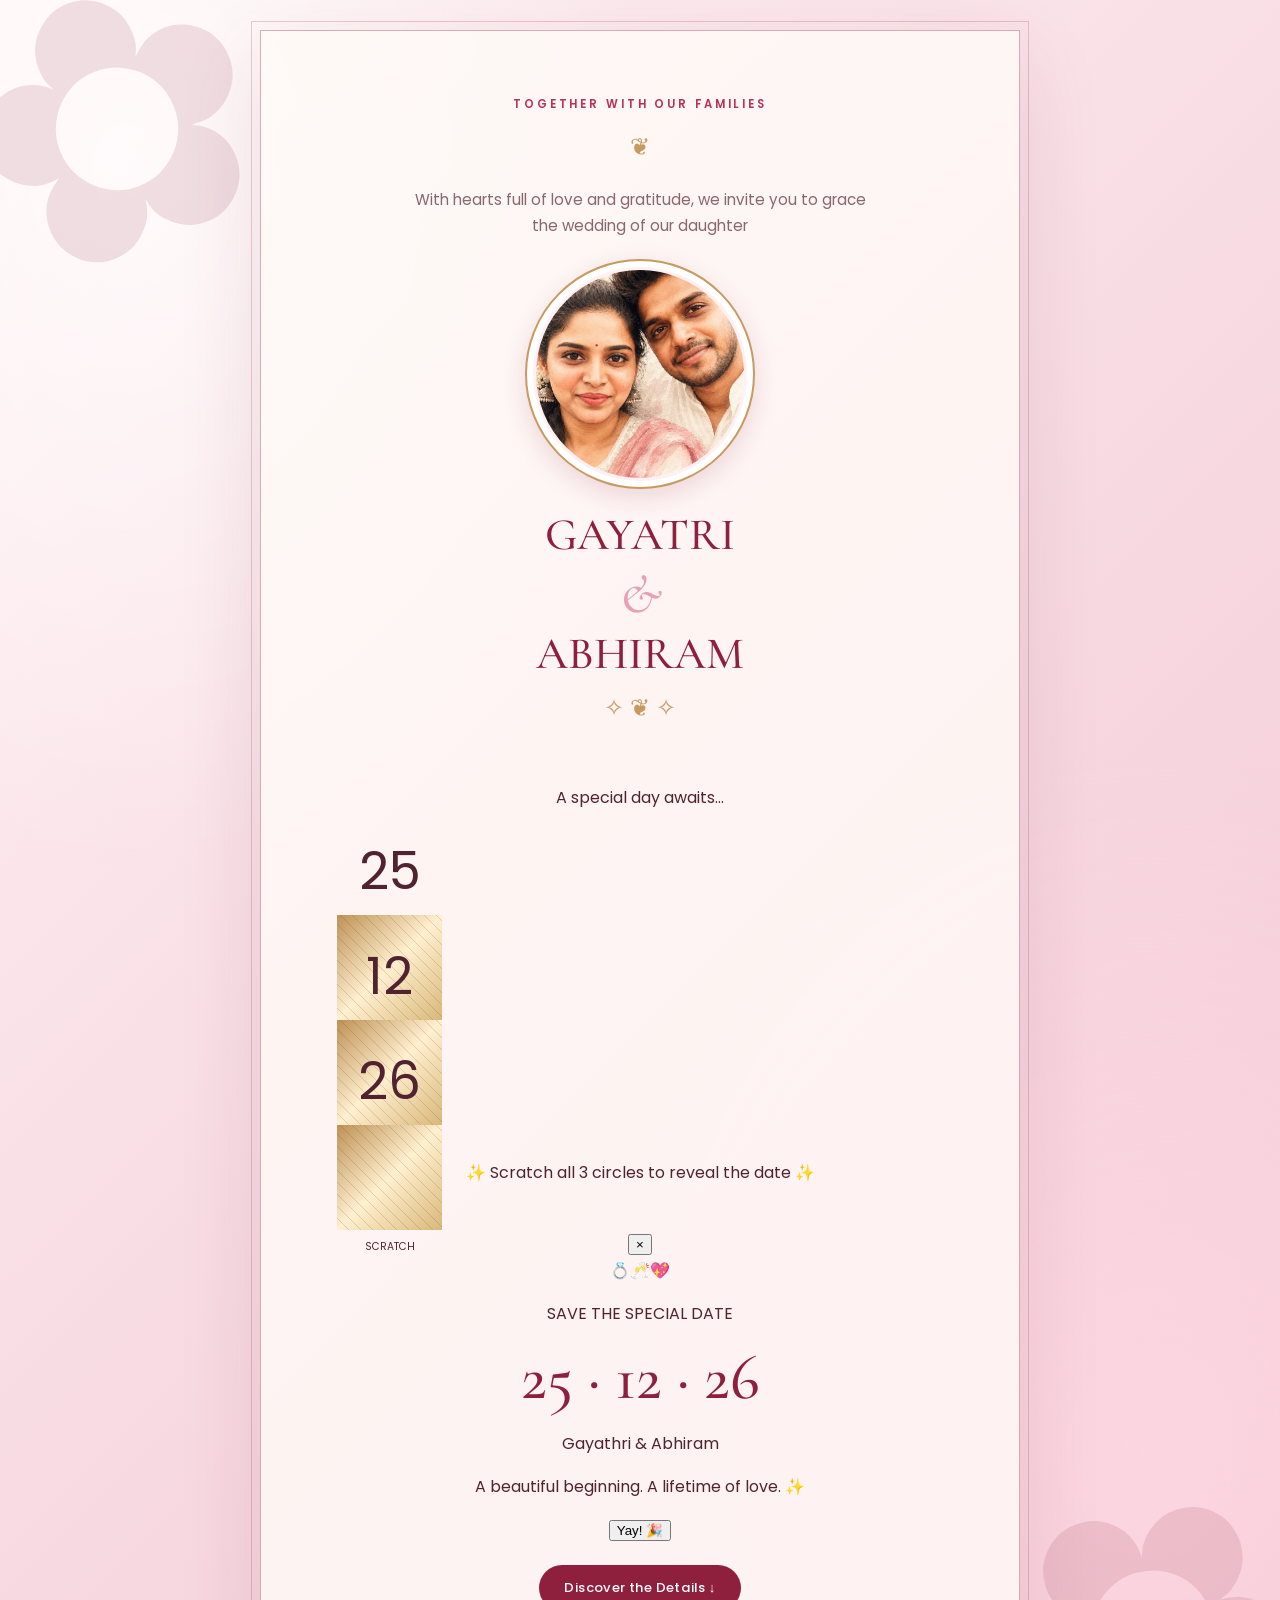
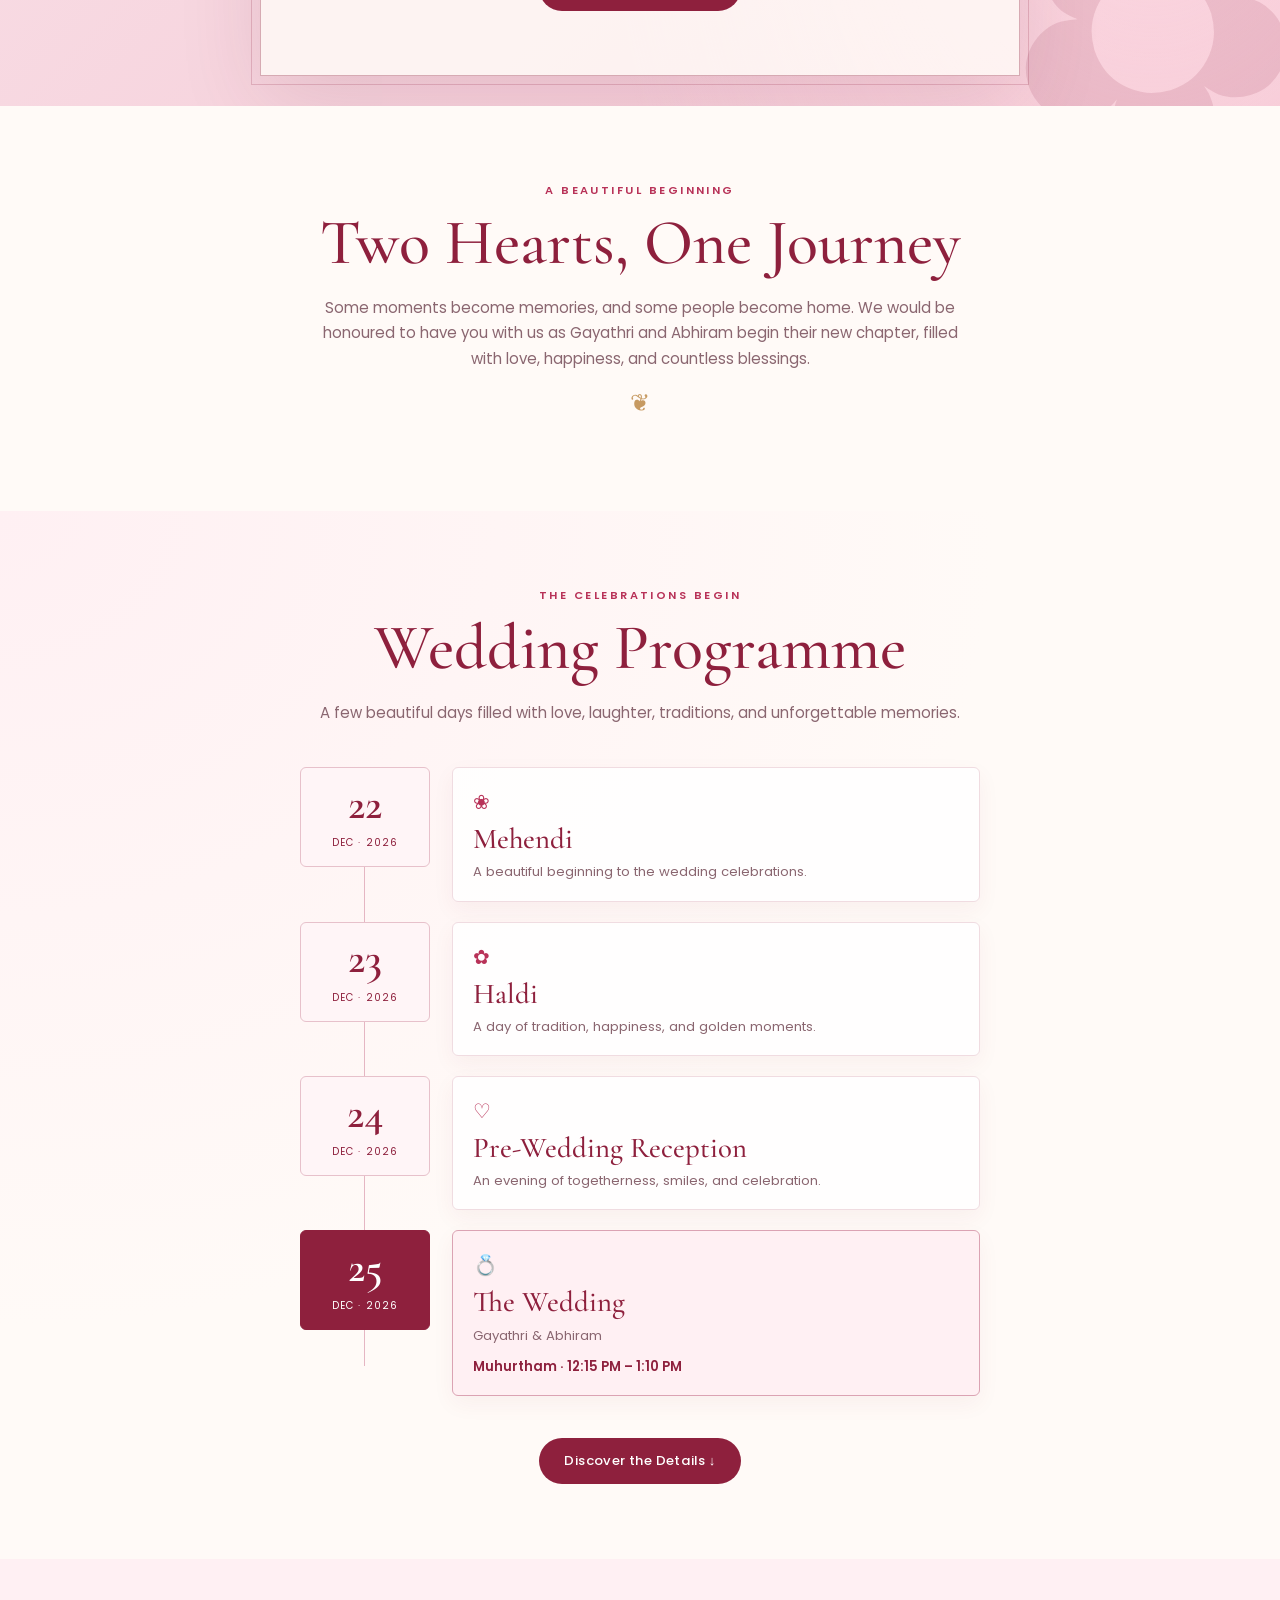
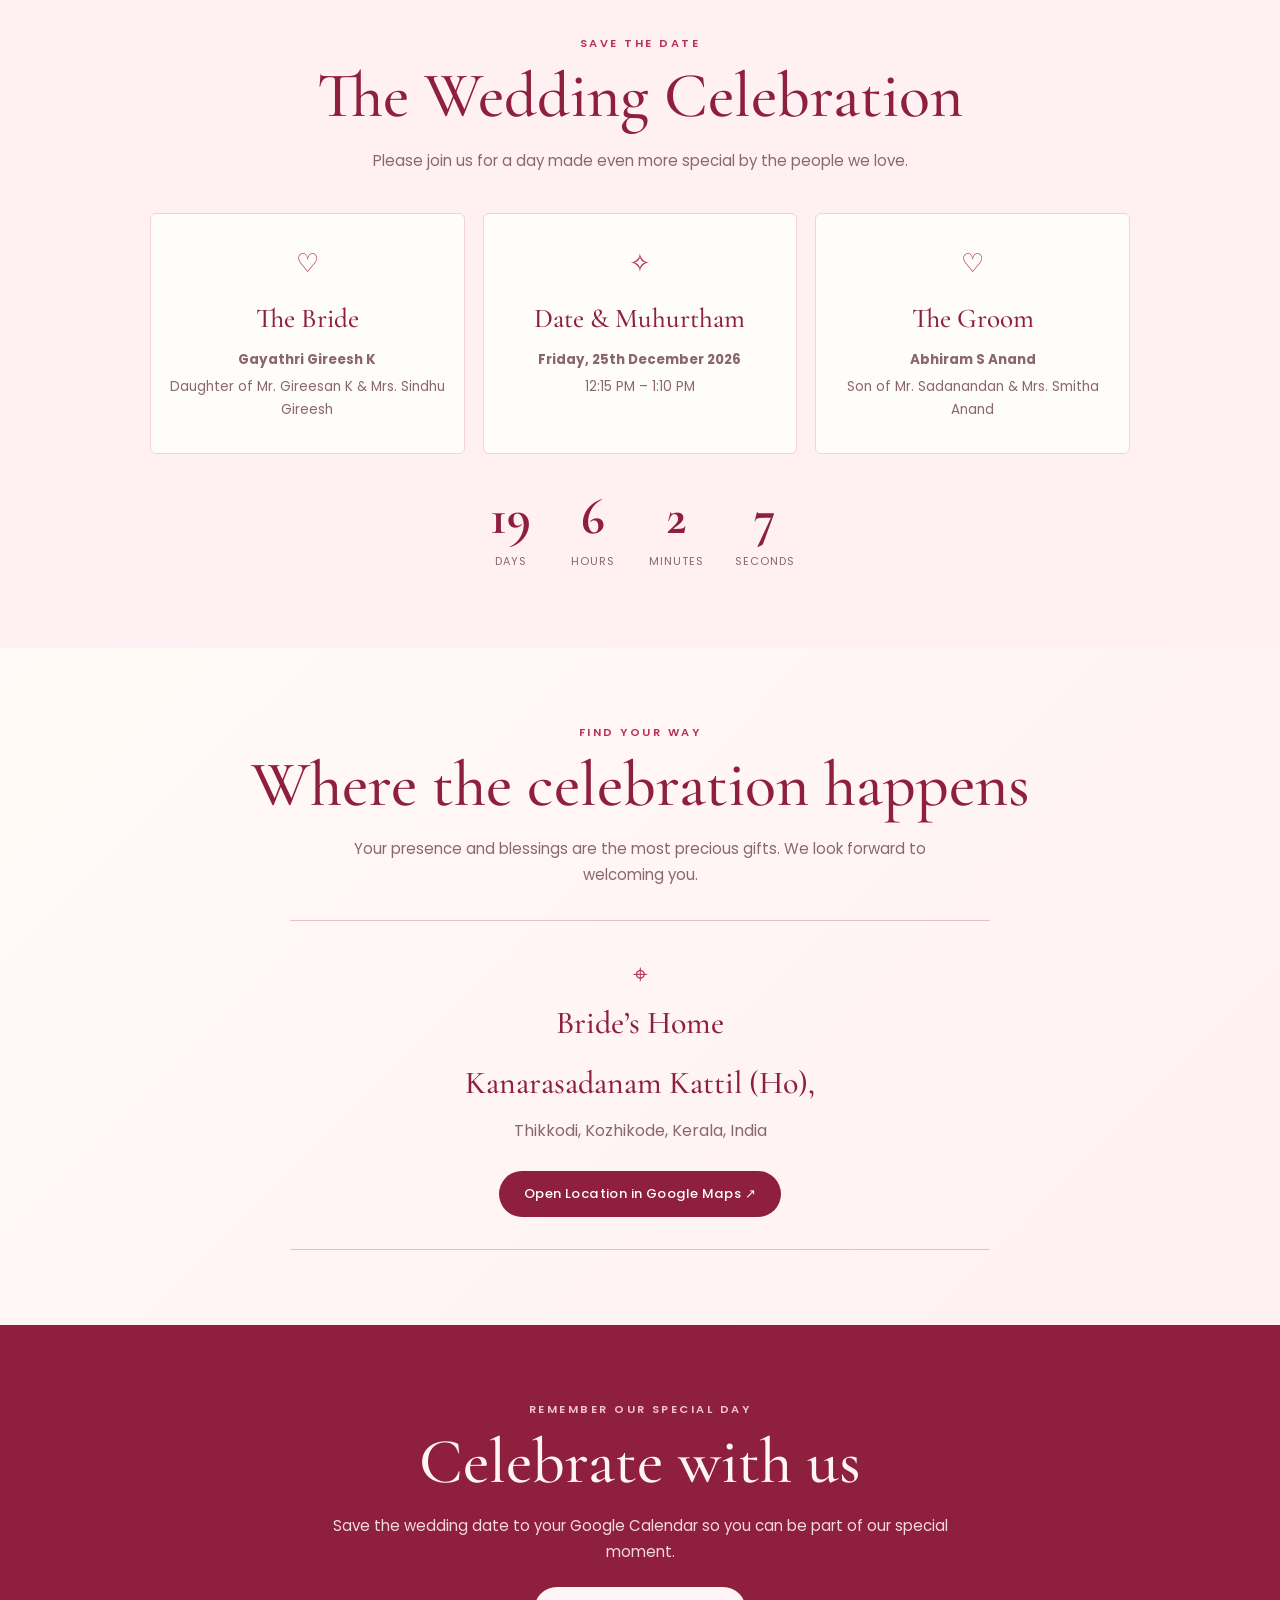
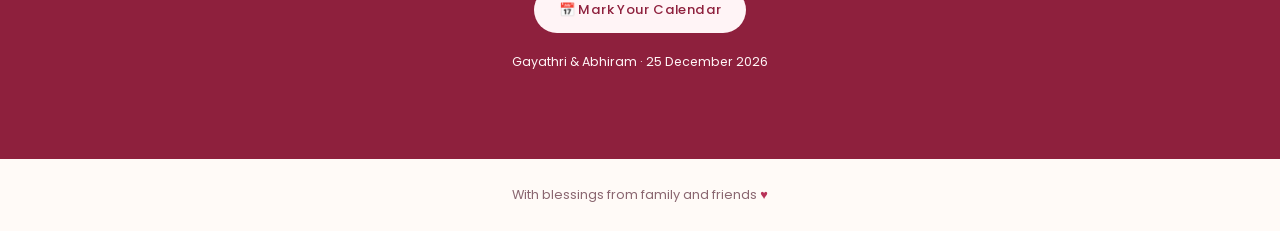
==== index.html @ e4101255 "Rename wedding_invitation.html to index.html" ====
<!DOCTYPE html>
<html lang="en">
<head>
  <meta charset="UTF-8">
  <meta name="viewport" content="width=device-width, initial-scale=1.0">
  <meta name="theme-color" content="#8e203d">
  <title>Gayathri & Abhiram | Wedding Invitation</title>
  <link rel="preconnect" href="https://fonts.googleapis.com">
  <link rel="preconnect" href="https://fonts.gstatic.com" crossorigin>
  <link href="https://fonts.googleapis.com/css2?family=Cormorant+Garamond:wght@400;500;600;700&family=Poppins:wght@300;400;500;600&display=swap" rel="stylesheet">
 <!--   CSS File -->
 <link href="style.css" rel="stylesheet">
</head>
<body>
  <!-- HERO / WEDDING COVER -->
  <header class="hero" id="home">
    <div class="hero-card">
      <div class="eyebrow">Together with our families</div>
      <div class="ornament">❦</div>
      <p class="intro">
        With hearts full of love and gratitude,
        we invite you to grace the wedding of our daughter
      </p>
      <!-- Keep couple.jpeg in the same folder as this HTML file -->
      <div class="couple-photo-wrap">
        <img src="couple.jpeg" alt="Gayathri and Abhiram" class="couple-photo">
      </div>
      <div class="names">
        <span id="brideHero">GAYATRI</span>
        <span class="ampersand">&</span>
        <span id="groomHero">ABHIRAM</span>
      </div>
      <div class="ornament">✧ ❦ ✧</div>
      

<!-- THREE CIRCULAR SCRATCH CARDS -->
<div class="scratch-section">
  <p class="scratch-heading">A special day awaits...</p>
  <div class="scratch-circles">
    <div class="scratch-card" data-number="25">
      <div class="date-reveal">
        <span class="date-number">25</span>
      </div>
      <canvas class="scratchCanvas"></canvas>
      <div class="scratch-instruction">SCRATCH</div>
    </div>

    <div class="scratch-card" data-number="12">
      <div class="date-reveal">
        <span class="date-number">12</span>
      </div>
      <canvas class="scratchCanvas"></canvas>
      <div class="scratch-instruction">SCRATCH</div>
    </div>

    <div class="scratch-card" data-number="26">
      <div class="date-reveal">
        <span class="date-number">26</span>
      </div>
      <canvas class="scratchCanvas"></canvas>
      <div class="scratch-instruction">SCRATCH</div>
    </div>

  </div>

  <p class="scratch-hint" id="scratchHint">
    ✨ Scratch all 3 circles to reveal the date ✨
  </p>
</div>

<!-- CELEBRATION POPUP -->
<div class="celebration-overlay" id="celebrationOverlay">
  <div class="celebration-box">
    <button class="celebration-close" id="closeCelebration"
      aria-label="Close">×</button>

    <div class="celebration-emoji">💍🥂💖</div>
    <p class="celebration-small">SAVE THE SPECIAL DATE</p>
    <h2>25 · 12 · 26</h2>
    <p>Gayathri &amp; Abhiram</p>
    <p class="celebration-message">
      A beautiful beginning. A lifetime of love. ✨
    </p>
    <button class="celebration-button" id="celebrationOkay">
      Yay! 🎉
    </button>
  </div>
</div>

<div id="confettiContainer" aria-hidden="true"></div>




     
      <!-- <p class="hero-location">
        Gireesh Kaattil · Thikkodi, Kozhikode
      </p> -->
      <a class="button" href="#programme">Discover the Details ↓</a>
    </div>
  </header>
  <main>

    <!-- INTRODUCTION -->
    <section class="section" id="story">
      <div class="section-inner">
        <div class="section-kicker">A beautiful beginning</div>
        <h2>Two Hearts, One Journey</h2>
        <p class="lead">
          Some moments become memories, and some people become home.
          We would be honoured to have you with us as Gayathri and
          Abhiram begin their new chapter, filled with love,
          happiness, and countless blessings.
        </p>
        <div class="ornament">❦</div>
      </div>
    </section>



<!-- WEDDING PROGRAMME -->
<section class="section programme" id="programme">
  <div class="section-inner">

    <div class="section-kicker">The celebrations begin</div>
    <h2>Wedding Programme</h2>

    <p class="lead">
      A few beautiful days filled with love, laughter,
      traditions, and unforgettable memories.
    </p>

    <div class="programme-list">

      <article class="programme-item">
        <div class="programme-date">
          <span>22</span>
          <small>DEC · 2026</small>
        </div>
        <div class="programme-content">
          <span class="programme-icon">❀</span>
          <h3>Mehendi</h3>
          <p>A beautiful beginning to the wedding celebrations.</p>
        </div>
      </article>

      <article class="programme-item">
        <div class="programme-date">
          <span>23</span>
          <small>DEC · 2026</small>
        </div>
        <div class="programme-content">
          <span class="programme-icon">✿</span>
          <h3>Haldi</h3>
          <p>A day of tradition, happiness, and golden moments.</p>
        </div>
      </article>

      <article class="programme-item">
        <div class="programme-date">
          <span>24</span>
          <small>DEC · 2026</small>
        </div>
        <div class="programme-content">
          <span class="programme-icon">♡</span>
          <h3>Pre-Wedding Reception</h3>
          <p>An evening of togetherness, smiles, and celebration.</p>
        </div>
      </article>
      <article class="programme-item programme-wedding">
        <div class="programme-date">
          <span>25</span>
          <small>DEC · 2026</small>
        </div>
        <div class="programme-content">
          <span class="programme-icon">💍</span>
          <h3>The Wedding</h3>
          <p>Gayathri &amp; Abhiram</p>
          <p class="programme-time">Muhurtham · 12:15 PM – 1:10 PM</p>
        </div>
      </article>
    </div>
    <a class="button" href="#details">Discover the Details ↓</a>
  </div>
</section>


    <!-- WEDDING DETAILS -->
    <section class="section details" id="details">
      <div class="section-inner">
        <div class="section-kicker">Save the date</div>
        <h2>The Wedding Celebration</h2>
        <p class="lead">
          Please join us for a day made even more special
          by the people we love.
        </p>

        <div class="detail-grid">
          <article class="detail-card">
            <div class="detail-icon">♡</div>
            <h3>The Bride</h3>
            <p><strong>Gayathri Gireesh K</strong></p>
            <p>Daughter of Mr. Gireesan K &amp; Mrs. Sindhu Gireesh</p>
          </article>
          <article class="detail-card">
            <div class="detail-icon">✧</div>
            <h3>Date &amp; Muhurtham</h3>
            <p><strong>Friday, 25th December 2026</strong></p>
            <p>12:15 PM – 1:10 PM</p>
          </article>
          <article class="detail-card">
            <div class="detail-icon">♡</div>
            <h3>The Groom</h3>
            <p><strong>Abhiram S Anand</strong></p>
            <p>Son of Mr. Sadanandan &amp; Mrs. Smitha Anand</p>
          </article>
        </div>

        <!-- LIVE COUNTDOWN -->
        <div class="countdown" aria-label="Countdown to the wedding">

          <div class="time-unit">
            <strong id="days">--</strong>
            <span>Days</span>
          </div>

          <div class="time-unit">
            <strong id="hours">--</strong>
            <span>Hours</span>
          </div>

          <div class="time-unit">
            <strong id="minutes">--</strong>
            <span>Minutes</span>
          </div>

          <div class="time-unit">
            <strong id="seconds">--</strong>
            <span>Seconds</span>
          </div>

        </div>

      </div>
    </section>

    <!-- LOCATION -->
    <section class="section location" id="location">
      <div class="section-inner">

        <div class="section-kicker">Find your way</div>

        <h2>Where the celebration happens</h2>

        <p class="lead">
          Your presence and blessings are the most precious gifts.
          We look forward to welcoming you.
        </p>

        <div class="venue-box">
          <div class="detail-icon">⌖</div>
          <h3>Bride’s Home</h3>
          <h3>Kanarasadanam Kattil (Ho),</h3>
          <p>Thikkodi, Kozhikode, Kerala, India</p>
          <a
            class="button" id="mapLink"
            href="https://www.google.com/maps?q=11.4979288,75.6194004" target="_blank"
            rel="noopener noreferrer">
            Open Location in Google Maps ↗
          </a>
        </div>

      </div>
    </section>

    <!-- GOOGLE CALENDAR -->
    <section class="section rsvp" id="calendar">
      <div class="section-inner">

        <div class="section-kicker">Remember our special day</div>

        <h2>Celebrate with us</h2>

        <p class="lead">
          Save the wedding date to your Google Calendar
          so you can be part of our special moment.
        </p>

        <a
          class="button"
          id="calendarButton"
          href="#calendar"
          target="_blank"
          rel="noopener noreferrer"
        >
          📅 Mark Your Calendar
        </a>

        <p style="font-size: .78rem; margin-top: 18px;">
          Gayathri &amp; Abhiram · 25 December 2026
        </p>
      </div>
    </section>
  </main>

  <footer>With blessings from family and friends <span class="footer-heart">♥</span> </footer>




  <script>
    // ======================================
    // WEDDING DETAILS
    // ======================================

    const wedding = {
      bride: "Gayathri Gireesh K",
      groom: "Abhiram S Anand",

      // Wedding date and time in India
      dateISO: "2026-12-25T12:15:00+05:30",
      endISO: "2026-12-25T13:10:00+05:30",

      dateText: "Friday, 25 December 2026",
      timeText: "12:15 PM - 1:10 PM IST",

      venue: "Gireesh Kaattil",
      address: "Thikkodi, Kozhikode, Kerala, India",

      // Exact coordinates from your supplied Google Maps link
      mapURL:
        "https://www.google.com/maps?q=11.4979288,75.6194004"
    };


    // ======================================
    // GOOGLE CALENDAR LINK
    // ======================================

    function setupCalendarButton() {
      const start = new Date(wedding.dateISO);
      const end = new Date(wedding.endISO);

      // Google Calendar template uses UTC date values
      function toGoogleDate(date) {
        return date.toISOString()
          .replace(/[-:]/g, "")
          .replace(/\.\d{3}/, "");
      }

      const calendarURL = new URL(
        "https://calendar.google.com/calendar/render"
      );

      calendarURL.search = new URLSearchParams({
        action: "TEMPLATE",
        text: "Gayathri & Abhiram Wedding",
        dates: `${toGoogleDate(start)}/${toGoogleDate(end)}`,
        ctz: "Asia/Kolkata",
        details:
          "Wedding of Gayathri & Abhiram.\n" +
          "Muhurtham: 12:15 PM - 1:10 PM IST.\n" +
          "Please join us in celebrating our happily ever after",
        location: `${wedding.venue}, ${wedding.address}`
      }).toString();

      const calendarButton =
        document.getElementById("calendarButton");

      calendarButton.href = calendarURL.toString();
      calendarButton.target = "_blank";
      calendarButton.rel = "noopener noreferrer";
    }


    // ======================================
    // GOOGLE MAPS LINK
    // ======================================

    function setupMapButton() {
      document.getElementById("mapLink").href =
        wedding.mapURL;
    }


    // ======================================
    // LIVE WEDDING COUNTDOWN
    // ======================================

    function updateCountdown() {
      const target = new Date(wedding.dateISO).getTime();
      const now = Date.now();
      const difference = target - now;

      if (difference <= 0) {
        ["days", "hours", "minutes", "seconds"].forEach(id => {
          document.getElementById(id).textContent = "0";
        });
        return;
      }

      document.getElementById("days").textContent =
        Math.floor(difference / (1000 * 60 * 60 * 24));

      document.getElementById("hours").textContent =
        Math.floor((difference / (1000 * 60 * 60)) % 24);

      document.getElementById("minutes").textContent =
        Math.floor((difference / (1000 * 60)) % 60);

      document.getElementById("seconds").textContent =
        Math.floor((difference / 1000) % 60);
    }

    // ======================================
    // INITIALIZE WEBSITE
    // ======================================

    setupCalendarButton();
    setupMapButton();
    updateCountdown();

    setInterval(updateCountdown, 1000);
  </script>


  <script>

/* THREE SCRATCH CARDS */


document.addEventListener("DOMContentLoaded", () => {
  const cards = [...document.querySelectorAll(".scratch-circles .scratch-card")];
  const popup = document.getElementById("celebrationOverlay");
  const hint = document.getElementById("scratchHint");
  const confettiContainer = document.getElementById("confettiContainer");
  const closeButton = document.getElementById("closeCelebration");
  const okayButton = document.getElementById("celebrationOkay");

  if (!cards.length || !popup || !confettiContainer) {
    console.error("Scratch cards or celebration elements are missing.");
    return;
  }

  let partyStarted = false;

  cards.forEach((card) => {
    const canvas = card.querySelector(".scratchCanvas");
    const ctx = canvas.getContext("2d", { willReadFrequently: true });
    let scratching = false;

    function drawCover() {
      const size = card.clientWidth;
      const dpr = window.devicePixelRatio || 1;

      canvas.width = Math.round(size * dpr);
      canvas.height = Math.round(size * dpr);
      ctx.setTransform(dpr, 0, 0, dpr, 0, 0);

      const gold = ctx.createLinearGradient(0, 0, size, size);
      gold.addColorStop(0, "#bd9254");
      gold.addColorStop(0.5, "#fff0cf");
      gold.addColorStop(1, "#d8b879");

      ctx.globalCompositeOperation = "source-over";
      ctx.fillStyle = gold;
      ctx.fillRect(0, 0, size, size);

      // Decorative lines on the scratch coating
      ctx.strokeStyle = "rgba(142, 32, 61, 0.18)";
      ctx.lineWidth = 1;

      for (let i = -size; i < size * 2; i += 12) {
        ctx.beginPath();
        ctx.moveTo(i, 0);
        ctx.lineTo(i + size, size);
        ctx.stroke();
      }

      ctx.globalCompositeOperation = "destination-out";
    }

    function scratch(event) {
      const rect = canvas.getBoundingClientRect();
      const x = event.clientX - rect.left;
      const y = event.clientY - rect.top;

      ctx.globalCompositeOperation = "destination-out";
      ctx.beginPath();
      ctx.arc(x, y, 14, 0, Math.PI * 2);
      ctx.fill();
    }

    function checkScratched() {
      if (card.classList.contains("scratched")) return;

      const width = canvas.width;
      const height = canvas.height;
      const pixels = ctx.getImageData(0, 0, width, height).data;
      const step = 8;
      let transparent = 0;
      let total = 0;

      for (let y = 0; y < height; y += step) {
        for (let x = 0; x < width; x += step) {
          if (pixels[(y * width + x) * 4 + 3] < 80) {
            transparent++;
          }
          total++;
        }
      }

      // Reveal the number after enough of the coating is scratched away
      if (total > 0 && transparent / total >= 0.35) {
        card.classList.add("scratched");
        checkAllCards();
      }
    }

    canvas.addEventListener("pointerdown", (event) => {
      if (card.classList.contains("scratched")) return;

      scratching = true;
      canvas.setPointerCapture?.(event.pointerId);
      scratch(event);
      event.preventDefault();
    });

    canvas.addEventListener("pointermove", (event) => {
      if (!scratching || card.classList.contains("scratched")) return;

      scratch(event);
      event.preventDefault();
    });

    canvas.addEventListener("pointerup", () => {
      scratching = false;
      checkScratched();
    });

    canvas.addEventListener("pointercancel", () => {
      scratching = false;
    });

    drawCover();
  });

  function checkAllCards() {
    const allDone = cards.every((card) =>
      card.classList.contains("scratched")
    );

    if (allDone && !partyStarted) {
      partyStarted = true;

      // if (hint) {
      //   hint.textContent = "💖 25 · 12 · 26 — The big day!";
      // }

      launchParty();
    }
  }

  function launchParty() {
    popup.classList.add("show");

    const colors = ["#8e203d", "#d8b879", "#e9a0b2", "#fff0f3", "#ffffff"];

    for (let i = 0; i < 140; i++) {
      const piece = document.createElement("span");
      piece.className = "confetti-piece";
      piece.style.left = Math.random() * 100 + "vw";
      piece.style.backgroundColor =
        colors[Math.floor(Math.random() * colors.length)];

      piece.style.setProperty(
        "--drift",
        `${Math.random() * 260 - 130}px`
      );

      piece.style.setProperty(
        "--fall-duration",
        `${2 + Math.random() * 3}s`
      );

      piece.style.animationDelay = `${Math.random() * 0.6}s`;
      confettiContainer.appendChild(piece);

      setTimeout(() => piece.remove(), 6000);
    }
  }

  function closeParty() {
    popup.classList.remove("show");
  }

  closeButton?.addEventListener("click", closeParty);
  okayButton?.addEventListener("click", closeParty);

  popup.addEventListener("click", (event) => {
    if (event.target === popup) closeParty();
  });
});
  </script>


</body>
</html>
---- style.css ----
:root {
      --wine: #8e203d;
      --berry: #b83258;
      --rose: #e9a0b2;
      --blush: #fff0f3;
      --cream: #fffaf7;
      --ink: #512331;
      --muted: #8a6670;
      --gold: #c79a62;
    }

    * {
      box-sizing: border-box;
    }

    html {
      scroll-behavior: smooth;
    }

    body {
      margin: 0;
      color: var(--ink);
      background: var(--cream);
      font-family: 'Poppins', sans-serif;
      line-height: 1.7;
    }

    a {
      color: inherit;
    }

    .hero {
      min-height: 100svh;
      display: grid;
      place-items: center;
      position: relative;
      overflow: hidden;
      text-align: center;
      padding: 45px 22px;
      background:
        radial-gradient(ellipse at 10% 10%, rgba(255,255,255,.7), transparent 32%),
        radial-gradient(ellipse at 90% 85%, rgba(255,220,229,.65), transparent 34%),
        linear-gradient(135deg, #fff4f5, #f8dce4 48%, #f4c6d3);
    }

    .hero::before,
    .hero::after {
      content: "✿";
      position: absolute;
      color: rgba(142,32,61,.13);
      font-size: clamp(150px, 28vw, 360px);
      line-height: 1;
      pointer-events: none;
    }

    .hero::before {
      top: -55px;
      left: -35px;
      transform: rotate(-22deg);
    }

    .hero::after {
      bottom: -100px;
      right: -25px;
      transform: rotate(28deg);
    }

    .hero-card {
      position: relative;
      z-index: 1;
      width: min(760px, 100%);
      padding: clamp(30px, 7vw, 76px) clamp(20px, 6vw, 66px);
      border: 1px solid rgba(142,32,61,.35);
      outline: 1px solid rgba(142,32,61,.2);
      outline-offset: 8px;
      background: rgba(255,250,247,.82);
      box-shadow: 0 25px 80px rgba(111,30,56,.12);
    }

    .eyebrow {
      text-transform: uppercase;
      letter-spacing: .25em;
      font-size: .72rem;
      color: var(--berry);
      font-weight: 600;
    }

    .ornament {
      color: var(--gold);
      font-size: 1.5rem;
      margin: 12px 0;
    }

    h1, h2, h3, .names {
      font-family: 'Cormorant Garamond', serif;
      font-weight: 500;
    }

    .intro {
      margin: 20px auto;
      max-width: 470px;
      color: var(--muted);
      font-size: .95rem;
    }

    /* Bride and groom photo */
    .couple-photo-wrap {
      width: clamp(160px, 35vw, 230px);
      aspect-ratio: 1 / 1;
      margin: 0 auto 25px;
      padding: 6px;
      border: 2px solid var(--gold);
      border-radius: 50%;
      background: white;
      box-shadow: 0 8px 25px rgba(142,32,61,.15);
    }

    .couple-photo {
      display: block;
      width: 100%;
      height: 100%;
      object-fit: cover;
      object-position: center;
      border-radius: 50%;
      border: 3px solid var(--blush);
    }

    .names {
      margin: 12px 0;
      font-size: clamp(3rem, 9vw, 5.7rem);
      line-height: .95;
      color: var(--wine);
      overflow-wrap: anywhere;
    }

    .names > span:not(.ampersand) {
      display: block;
    }

    .ampersand {
      display: block;
      color: var(--rose);
      font-size: .6em;
      margin: 12px 0;
      font-style: italic;
    }

    .hero-date {
      margin-top: 25px;
      letter-spacing: .12em;
      color: var(--wine);
      font-size: .88rem;
      font-weight: 500;
    }

    .hero-location {
      margin: 5px 0 0;
      font-size: .8rem;
      color: var(--muted);
    }

    .button {
      display: inline-block;
      margin-top: 22px;
      border: 0;
      border-radius: 999px;
      padding: 13px 25px;
      background: var(--wine);
      color: white;
      text-decoration: none;
      font: 500 .82rem 'Poppins', sans-serif;
      letter-spacing: .03em;
      cursor: pointer;
      transition: transform .2s, background .2s;
    }

    .button:hover {
      background: var(--berry);
      transform: translateY(-2px);
    }

    .section {
      padding: 75px 20px;
    }

    .section-inner {
      width: min(980px, 100%);
      margin: 0 auto;
      text-align: center;
    }

    .section-kicker {
      color: var(--berry);
      letter-spacing: .22em;
      text-transform: uppercase;
      font-size: .7rem;
      font-weight: 600;
    }

    h2 {
      margin: 8px 0 16px;
      color: var(--wine);
      font-size: clamp(2.4rem, 6vw, 4rem);
      line-height: 1.1;
    }

    .lead {
      max-width: 650px;
      margin: 0 auto;
      color: var(--muted);
      font-size: .94rem;
    }

    .details {
      background: var(--blush);
    }

    .detail-grid {
      display: grid;
      grid-template-columns: repeat(3, 1fr);
      gap: 18px;
      margin-top: 40px;
    }

    .detail-card {
      padding: 28px 18px;
      background: rgba(255,255,255,.8);
      border: 1px solid #f1d2db;
      border-radius: 6px;
    }

    .detail-icon {
      font-size: 1.6rem;
      color: var(--berry);
    }

    .detail-card h3 {
      color: var(--wine);
      font-size: 1.7rem;
      margin: 10px 0 7px;
    }

    .detail-card p {
      color: var(--muted);
      margin: 4px 0;
      font-size: .84rem;
      overflow-wrap: anywhere;
    }

    .countdown {
      display: flex;
      justify-content: center;
      gap: clamp(12px, 4vw, 34px);
      margin: 35px auto 0;
    }

    .time-unit {
      min-width: 55px;
    }

    .time-unit strong {
      display: block;
      font-family: 'Cormorant Garamond', serif;
      font-size: clamp(2rem, 6vw, 3.2rem);
      color: var(--wine);
      line-height: 1.1;
    }

    .time-unit span {
      color: var(--muted);
      font-size: .68rem;
      letter-spacing: .1em;
      text-transform: uppercase;
    }

    .location {
      background: linear-gradient(135deg, var(--cream), var(--blush));
    }

    .venue-box {
      max-width: 700px;
      margin: 32px auto 0;
      padding: 32px 20px;
      border-top: 1px solid #e8bdca;
      border-bottom: 1px solid #e8bdca;
    }

    .venue-box h3 {
      font-size: 2rem;
      margin: 0 0 6px;
      color: var(--wine);
    }

    .venue-box p {
      color: var(--muted);
      margin: 5px 0;
    }

    .rsvp {
      background: var(--wine);
      color: #fff4f6;
    }

    .rsvp h2 {
      color: #fff4f6;
    }

    .rsvp .section-kicker {
      color: #f4c2d0;
    }

    .rsvp .lead {
      color: #f3d9e0;
    }

    .rsvp .button {
      background: #fff4f6;
      color: var(--wine);
    }

    .rsvp .button:hover {
      background: white;
    }

    footer {
      padding: 25px 15px;
      text-align: center;
      color: var(--muted);
      font-size: .8rem;
      background: var(--cream);
    }

    .footer-heart {
      color: var(--berry);
    }

    @media (max-width: 700px) {
      .detail-grid {
        grid-template-columns: 1fr;
        max-width: 430px;
        margin-left: auto;
        margin-right: auto;
      }

      .section {
        padding: 60px 18px;
      }

      .hero-card {
        outline-offset: 5px;
      }
    }

    @media (prefers-reduced-motion: reduce) {
      html {
        scroll-behavior: auto;
      }

      *, *::before, *::after {
        transition: none !important;
      }
    }

.names #brideHero , .names #groomHero{
  font-size: 45px !important;
}

/* ==============================
   WEDDING PROGRAMME
============================== */

.programme {
  background:
    radial-gradient(ellipse at top left, #fff0f3, transparent 55%),
    #fffaf7;
}

.programme-list {
  position: relative;
  width: min(680px, 100%);
  margin: 42px auto 0;
  text-align: left;
}

.programme-list::before {
  content: "";
  position: absolute;
  left: 64px;
  top: 30px;
  bottom: 30px;
  width: 1px;
  background: #e5b6c3;
}

.programme-item {
  position: relative;
  display: grid;
  grid-template-columns: 130px 1fr;
  gap: 22px;
  align-items: stretch;
  margin-bottom: 20px;
}

.programme-date {
  position: relative;
  z-index: 1;
  align-self: start;
  width: 130px;
  min-height: 100px;
  padding: 14px 8px;
  display: flex;
  flex-direction: column;
  justify-content: center;
  align-items: center;
  border: 1px solid #e7c1cb;
  border-radius: 6px;
  background: #fff5f7;
  color: #8e203d;
}

.programme-date span {
  font-family: "Cormorant Garamond", serif;
  font-size: 2.7rem;
  font-weight: 600;
  line-height: 1;
}

.programme-date small {
  margin-top: 8px;
  font-family: "Poppins", sans-serif;
  font-size: .63rem;
  letter-spacing: .1em;
}

.programme-content {
  padding: 17px 20px;
  border: 1px solid #f0dce1;
  border-radius: 6px;
  background: rgba(255, 255, 255, .85);
  box-shadow: 0 8px 22px rgba(142, 32, 61, .05);
}

.programme-icon {
  color: #b83258;
  font-size: 1.25rem;
}

.programme-content h3 {
  margin: 3px 0 6px;
  color: #8e203d;
  font-family: "Cormorant Garamond", serif;
  font-size: 1.8rem;
  line-height: 1.15;
}

.programme-content p {
  margin: 0;
  color: #8a6670;
  font-size: .82rem;
}

.programme-content .programme-time {
  margin-top: 9px;
  color: #8e203d;
  font-weight: 600;
}

.programme-wedding .programme-date {
  background: #8e203d;
  color: #fff;
  border-color: #8e203d;
}

.programme-wedding .programme-content {
  background: #fff0f3;
  border-color: #dba3b3;
}

@media (max-width: 520px) {
  .programme-list::before {
    left: 47px;
  }

  .programme-item {
    grid-template-columns: 94px minmax(0, 1fr);
    gap: 12px;
  }

  .programme-date {
    width: 94px;
    min-height: 88px;
    padding: 10px 5px;
  }

  .programme-date span {
    font-size: 2.2rem;
  }

  .programme-date small {
    font-size: .52rem;
    letter-spacing: .04em;
  }

  .programme-content {
    padding: 14px 12px;
  }

  .programme-content h3 {
    font-size: 1.5rem;
  }

  .programme-content p {
    font-size: .76rem;
  }
}

/* ==========================================
   RESPONSIVE FIX — IPHONE, MOBILE & TABLETS
   Add this at the VERY END of style.css
========================================== */

html {
  width: 100%;
  max-width: 100%;
  overflow-x: clip;
  -webkit-text-size-adjust: 100%;
}

body {
  width: 100%;
  max-width: 100%;
  overflow-x: clip;
}

img,
canvas {
  max-width: 100%;
}

button,
a {
  -webkit-tap-highlight-color: transparent;
}

/* Keep the hero content inside the screen */
.hero {
  min-height: 100vh;
  min-height: 100svh;
  padding:
    max(30px, env(safe-area-inset-top))
    max(16px, env(safe-area-inset-right))
    max(30px, env(safe-area-inset-bottom))
    max(16px, env(safe-area-inset-left));
}

.hero-card {
  width: 100%;
  max-width: 760px;
  min-width: 0;
  padding: clamp(24px, 5vw, 65px);
}

.couple-photo-wrap {
  width: clamp(145px, 32vw, 230px);
  max-width: 100%;
}

.names {
  font-size: clamp(2.7rem, 8vw, 5.7rem);
  overflow-wrap: anywhere;
}

.names #brideHero,
.names #groomHero {
  font-size: clamp(34px, 6vw, 45px) !important;
}

.intro,
.lead,
.detail-card p,
.programme-content p {
  overflow-wrap: anywhere;
}

/* Responsive scratch circles */
.scratch-section {
  width: 100%;
  max-width: 100%;
  padding: 28px 8px;
}

.scratch-circles {
  width: 100%;
  max-width: 400px;
  gap: clamp(8px, 3vw, 16px);
  padding: 0 4px;
}

.scratch-card {
  width: clamp(82px, 23vw, 105px);
  height: clamp(82px, 23vw, 105px);
  flex: 0 1 105px;
  min-width: 0;
}

.date-number {
  font-size: clamp(2.2rem, 8vw, 3.2rem);
}

.scratch-instruction {
  font-size: clamp(0.5rem, 2.2vw, 0.65rem);
}

.scratch-hint {
  padding: 0 8px;
  overflow-wrap: anywhere;
}

/* Programme cards should never push outside the screen */
.programme-list {
  width: 100%;
  max-width: 680px;
}

.programme-item {
  min-width: 0;
}

.programme-content {
  min-width: 0;
  overflow-wrap: anywhere;
}

.programme-content h3 {
  overflow-wrap: anywhere;
}

/* Detail cards and countdown */
.detail-grid {
  width: 100%;
}

.detail-card {
  min-width: 0;
}

.countdown {
  flex-wrap: wrap;
  gap: clamp(12px, 4vw, 30px);
}

.time-unit {
  min-width: 52px;
}

/* Tablets: iPad and similar screen sizes */
@media (min-width: 701px) and (max-width: 1024px) {
  .hero {
    padding: 40px 28px;
  }

  .hero-card {
    max-width: 720px;
    padding: 48px 36px;
  }

  .couple-photo-wrap {
    width: 200px;
  }

  .names #brideHero,
  .names #groomHero {
    font-size: 44px !important;
  }

  .section {
    padding: 65px 28px;
  }

  .detail-grid {
    grid-template-columns: repeat(2, minmax(0, 1fr));
  }

  .programme-list {
    max-width: 650px;
  }

  .scratch-card {
    width: 110px;
    height: 110px;
    flex-basis: 110px;
  }
}

/* Phones, including iPhone 14 Pro Max */
@media (max-width: 700px) {
  .hero {
    padding: 28px 18px;
  }

  .hero-card {
    padding: 30px 18px;
    outline-offset: 4px;
  }

  .eyebrow {
    font-size: 0.65rem;
    letter-spacing: 0.14em;
  }

  .intro {
    font-size: 0.85rem;
    margin: 16px auto;
  }

  .couple-photo-wrap {
    width: clamp(145px, 42vw, 190px);
    margin-bottom: 20px;
  }

  .names {
    margin: 10px 0;
    line-height: 1;
  }

  .names #brideHero,
  .names #groomHero {
    font-size: clamp(32px, 9vw, 42px) !important;
  }

  .section {
    padding: 48px 16px;
  }

  h2 {
    font-size: clamp(2rem, 8vw, 2.8rem);
  }

  .lead {
    font-size: 0.86rem;
  }

  .detail-grid {
    grid-template-columns: minmax(0, 1fr);
    gap: 14px;
    margin-top: 28px;
  }

  .detail-card {
    padding: 22px 15px;
  }

  .countdown {
    gap: 14px;
  }

  .time-unit {
    min-width: 48px;
  }

  .time-unit strong {
    font-size: clamp(1.8rem, 7vw, 2.5rem);
  }

  .time-unit span {
    font-size: 0.6rem;
  }

  .venue-box {
    padding: 26px 12px;
  }

  .venue-box h3 {
    font-size: 1.65rem;
    overflow-wrap: anywhere;
  }

  .button {
    max-width: 100%;
    padding: 12px 18px;
    white-space: normal;
    overflow-wrap: anywhere;
  }

  .programme-list::before {
    left: 39px;
  }

  .programme-item {
    grid-template-columns: 78px minmax(0, 1fr);
    gap: 10px;
    margin-bottom: 14px;
  }

  .programme-date {
    width: 78px;
    min-height: 82px;
    padding: 8px 3px;
  }

  .programme-date span {
    font-size: 2rem;
  }

  .programme-date small {
    font-size: 0.47rem;
    letter-spacing: 0;
    text-align: center;
  }

  .programme-content {
    padding: 13px 10px;
  }

  .programme-content h3 {
    font-size: 1.4rem;
  }

  .programme-content p {
    font-size: 0.73rem;
  }

  .celebration-box {
    width: 100%;
    max-width: 360px;
    padding: 34px 18px;
  }

  .celebration-box h2 {
    font-size: clamp(2rem, 9vw, 2.7rem);
  }
}

/* Extra-small phones */
@media (max-width: 360px) {
  .hero {
    padding-left: 14px;
    padding-right: 14px;
  }

  .hero-card {
    padding: 26px 13px;
  }

  .scratch-circles {
    gap: 7px;
  }

  .scratch-card {
    width: 78px;
    height: 78px;
    flex-basis: 78px;
  }

  .date-number {
    font-size: 2.1rem;
  }

  .scratch-instruction {
    font-size: 0.47rem;
  }

  .programme-item {
    grid-template-columns: 70px minmax(0, 1fr);
    gap: 8px;
  }

  .programme-list::before {
    left: 34px;
  }

  .programme-date {
    width: 70px;
  }

  .programme-content h3 {
    font-size: 1.25rem;
  }
}

/* Landscape phone screens */
@media (max-height: 500px) and (orientation: landscape) {
  .hero {
    min-height: auto;
    padding-top: 28px;
    padding-bottom: 28px;
  }

  .hero-card {
    padding: 25px 30px;
  }

  .couple-photo-wrap {
    width: 120px;
  }

  .scratch-section {
    padding-top: 20px;
    padding-bottom: 20px;
  }
}

/* Respect reduced-motion accessibility settings */
@media (prefers-reduced-motion: reduce) {
  .celebration-emoji {
    animation: none;
  }

  .confetti-piece {
    animation-duration: 0.01ms !important;
  }

  .celebration-box,
  .celebration-overlay {
    transition: none !important;
  }
}
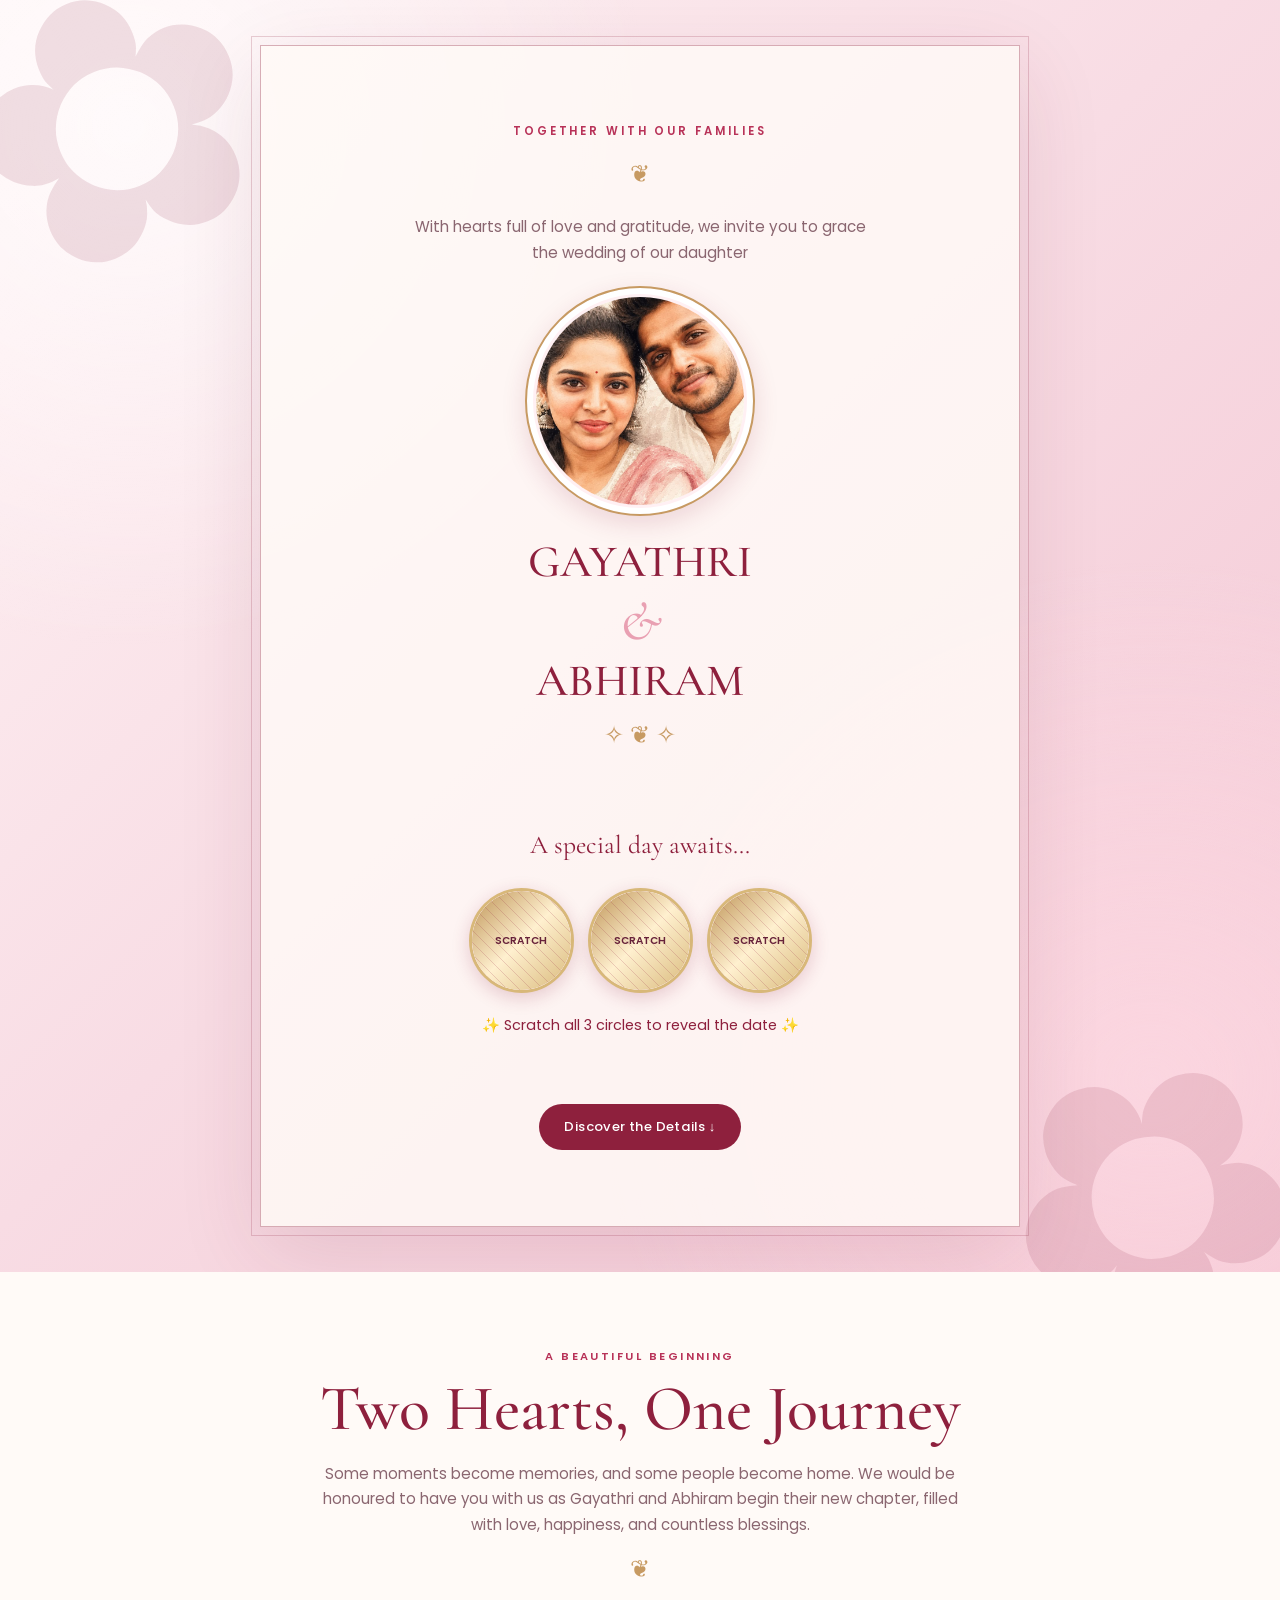
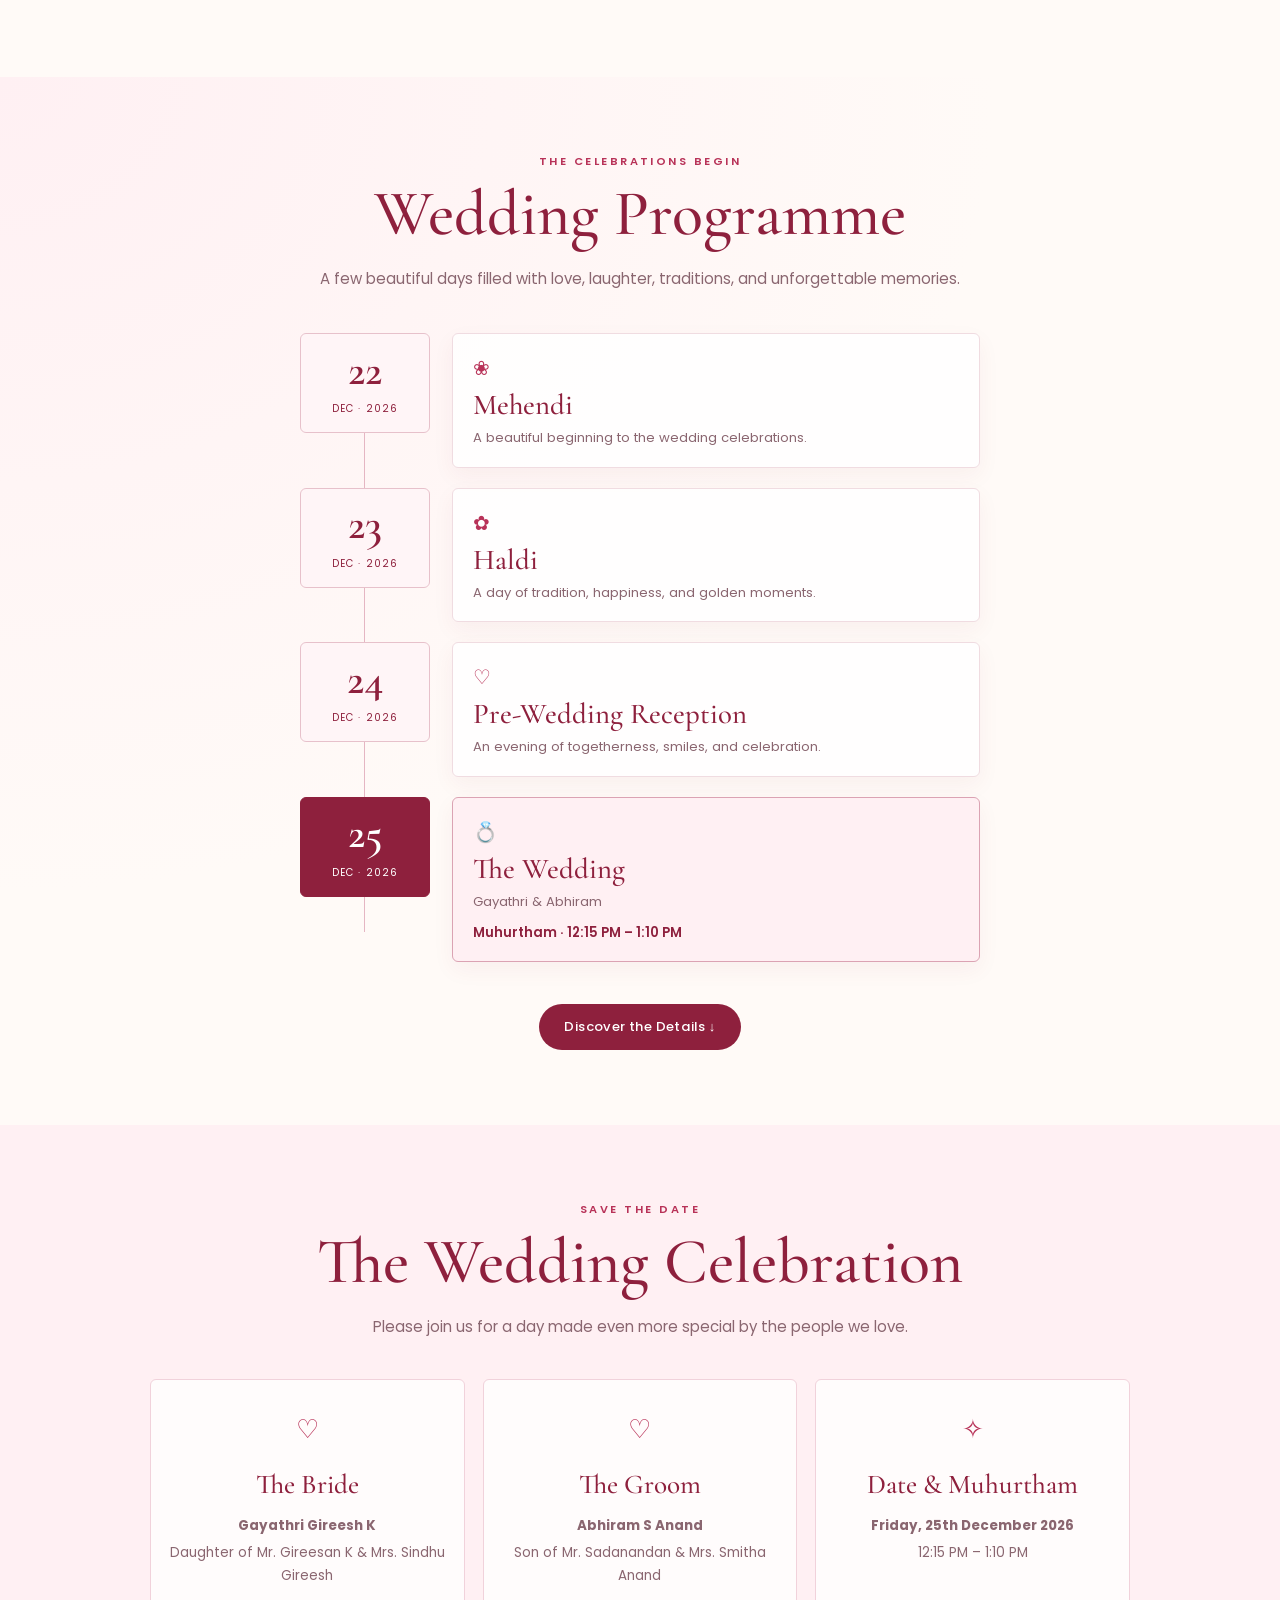
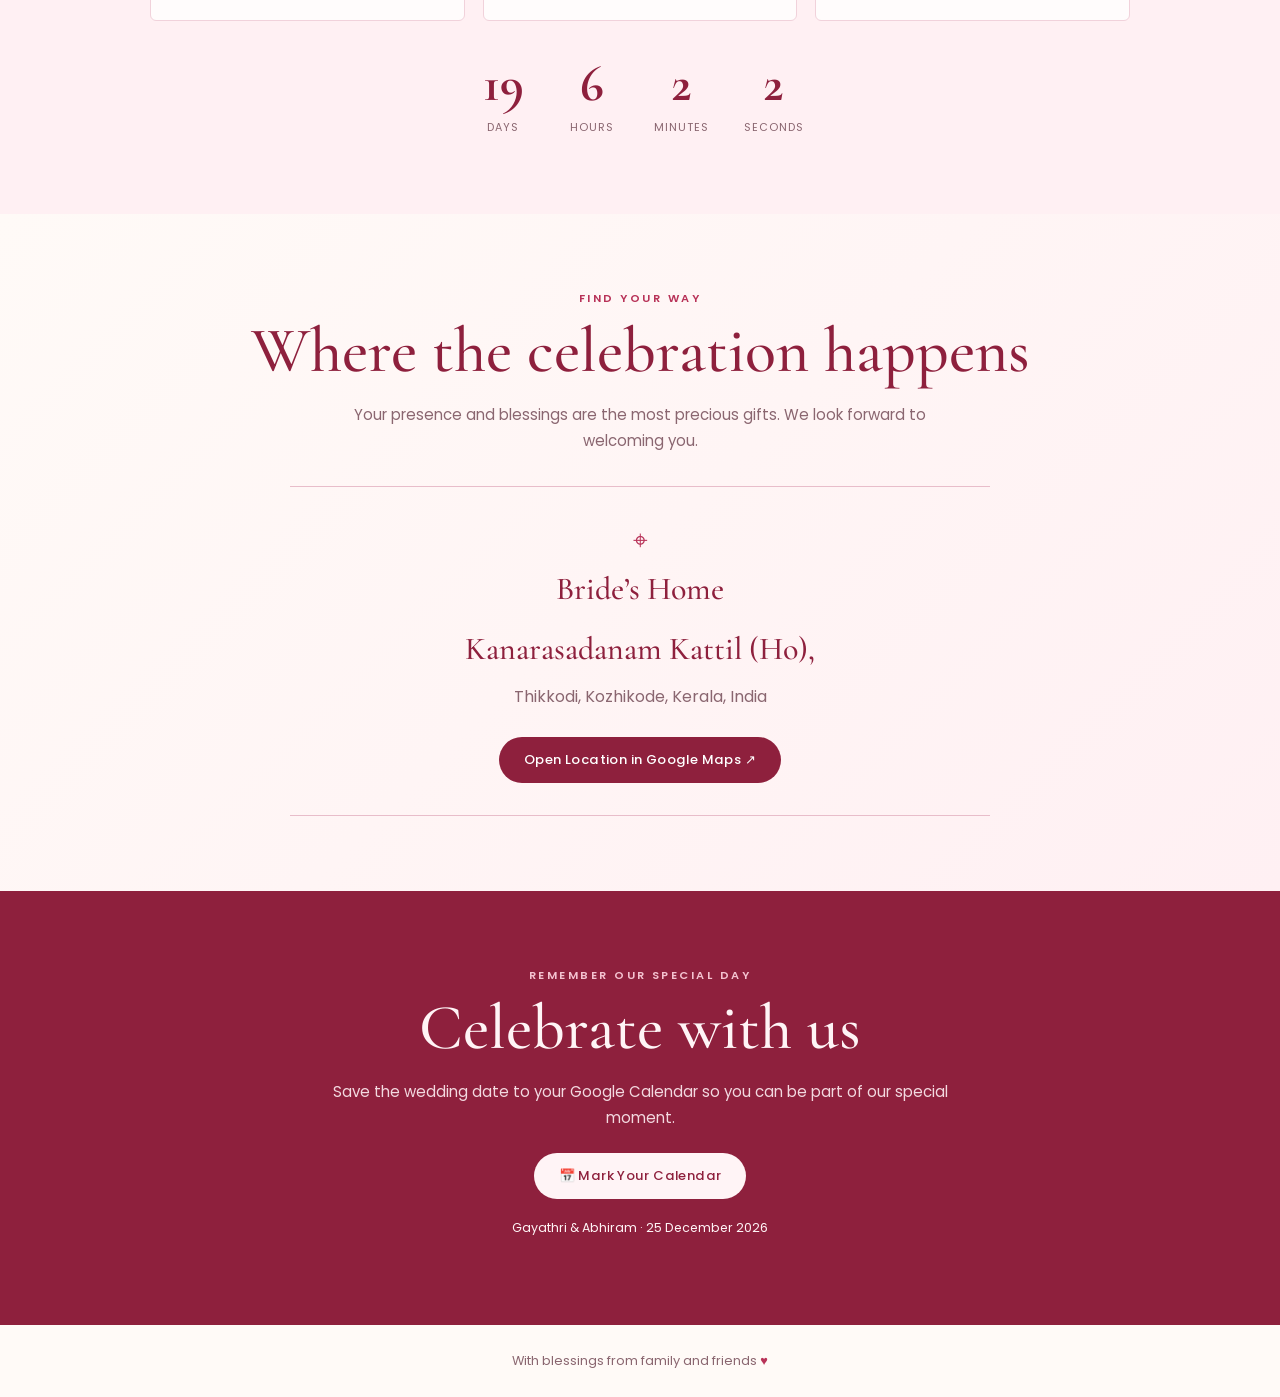
==== commit 22f0a499: "Update index.html" ====
--- a/index.html
+++ b/index.html
@@ -26,7 +26,7 @@
         <img src="couple.jpeg" alt="Gayathri and Abhiram" class="couple-photo">
       </div>
       <div class="names">
-        <span id="brideHero">GAYATRI</span>
+        <span id="brideHero">GAYATHRI</span>
         <span class="ampersand">&</span>
         <span id="groomHero">ABHIRAM</span>
       </div>
@@ -88,11 +88,6 @@
 </div>
 
 <div id="confettiContainer" aria-hidden="true"></div>
-
-
-
-
-     
       <!-- <p class="hero-location">
         Gireesh Kaattil · Thikkodi, Kozhikode
       </p> -->
@@ -203,16 +198,16 @@
             <p>Daughter of Mr. Gireesan K &amp; Mrs. Sindhu Gireesh</p>
           </article>
           <article class="detail-card">
+            <div class="detail-icon">♡</div>
+            <h3>The Groom</h3>
+            <p><strong>Abhiram S Anand</strong></p>
+            <p>Son of Mr. Sadanandan &amp; Mrs. Smitha Anand</p>
+          </article>
+           <article class="detail-card">
             <div class="detail-icon">✧</div>
             <h3>Date &amp; Muhurtham</h3>
             <p><strong>Friday, 25th December 2026</strong></p>
             <p>12:15 PM – 1:10 PM</p>
-          </article>
-          <article class="detail-card">
-            <div class="detail-icon">♡</div>
-            <h3>The Groom</h3>
-            <p><strong>Abhiram S Anand</strong></p>
-            <p>Son of Mr. Sadanandan &amp; Mrs. Smitha Anand</p>
           </article>
         </div>
 
--- a/style.css
+++ b/style.css
@@ -1,917 +1,721 @@
-    :root {
-      --wine: #8e203d;
-      --berry: #b83258;
-      --rose: #e9a0b2;
-      --blush: #fff0f3;
-      --cream: #fffaf7;
-      --ink: #512331;
-      --muted: #8a6670;
-      --gold: #c79a62;
-    }
-
-    * {
-      box-sizing: border-box;
-    }
-
-    html {
-      scroll-behavior: smooth;
-    }
-
-    body {
-      margin: 0;
-      color: var(--ink);
-      background: var(--cream);
-      font-family: 'Poppins', sans-serif;
-      line-height: 1.7;
-    }
-
-    a {
-      color: inherit;
-    }
-
-    .hero {
-      min-height: 100svh;
-      display: grid;
-      place-items: center;
-      position: relative;
-      overflow: hidden;
-      text-align: center;
-      padding: 45px 22px;
-      background:
-        radial-gradient(ellipse at 10% 10%, rgba(255,255,255,.7), transparent 32%),
-        radial-gradient(ellipse at 90% 85%, rgba(255,220,229,.65), transparent 34%),
-        linear-gradient(135deg, #fff4f5, #f8dce4 48%, #f4c6d3);
-    }
-
-    .hero::before,
-    .hero::after {
-      content: "✿";
-      position: absolute;
-      color: rgba(142,32,61,.13);
-      font-size: clamp(150px, 28vw, 360px);
-      line-height: 1;
-      pointer-events: none;
-    }
-
-    .hero::before {
-      top: -55px;
-      left: -35px;
-      transform: rotate(-22deg);
-    }
-
-    .hero::after {
-      bottom: -100px;
-      right: -25px;
-      transform: rotate(28deg);
-    }
-
-    .hero-card {
-      position: relative;
-      z-index: 1;
-      width: min(760px, 100%);
-      padding: clamp(30px, 7vw, 76px) clamp(20px, 6vw, 66px);
-      border: 1px solid rgba(142,32,61,.35);
-      outline: 1px solid rgba(142,32,61,.2);
-      outline-offset: 8px;
-      background: rgba(255,250,247,.82);
-      box-shadow: 0 25px 80px rgba(111,30,56,.12);
-    }
-
-    .eyebrow {
-      text-transform: uppercase;
-      letter-spacing: .25em;
-      font-size: .72rem;
-      color: var(--berry);
-      font-weight: 600;
-    }
-
-    .ornament {
-      color: var(--gold);
-      font-size: 1.5rem;
-      margin: 12px 0;
-    }
-
-    h1, h2, h3, .names {
-      font-family: 'Cormorant Garamond', serif;
-      font-weight: 500;
-    }
-
-    .intro {
-      margin: 20px auto;
-      max-width: 470px;
-      color: var(--muted);
-      font-size: .95rem;
-    }
-
-    /* Bride and groom photo */
-    .couple-photo-wrap {
-      width: clamp(160px, 35vw, 230px);
-      aspect-ratio: 1 / 1;
-      margin: 0 auto 25px;
-      padding: 6px;
-      border: 2px solid var(--gold);
-      border-radius: 50%;
-      background: white;
-      box-shadow: 0 8px 25px rgba(142,32,61,.15);
-    }
-
-    .couple-photo {
-      display: block;
-      width: 100%;
-      height: 100%;
-      object-fit: cover;
-      object-position: center;
-      border-radius: 50%;
-      border: 3px solid var(--blush);
-    }
-
-    .names {
-      margin: 12px 0;
-      font-size: clamp(3rem, 9vw, 5.7rem);
-      line-height: .95;
-      color: var(--wine);
-      overflow-wrap: anywhere;
-    }
-
-    .names > span:not(.ampersand) {
-      display: block;
-    }
-
-    .ampersand {
-      display: block;
-      color: var(--rose);
-      font-size: .6em;
-      margin: 12px 0;
-      font-style: italic;
-    }
-
-    .hero-date {
-      margin-top: 25px;
-      letter-spacing: .12em;
-      color: var(--wine);
-      font-size: .88rem;
-      font-weight: 500;
-    }
-
-    .hero-location {
-      margin: 5px 0 0;
-      font-size: .8rem;
-      color: var(--muted);
-    }
-
-    .button {
-      display: inline-block;
-      margin-top: 22px;
-      border: 0;
-      border-radius: 999px;
-      padding: 13px 25px;
-      background: var(--wine);
-      color: white;
-      text-decoration: none;
-      font: 500 .82rem 'Poppins', sans-serif;
-      letter-spacing: .03em;
-      cursor: pointer;
-      transition: transform .2s, background .2s;
-    }
-
-    .button:hover {
-      background: var(--berry);
-      transform: translateY(-2px);
-    }
-
-    .section {
-      padding: 75px 20px;
-    }
-
-    .section-inner {
-      width: min(980px, 100%);
-      margin: 0 auto;
-      text-align: center;
-    }
-
-    .section-kicker {
-      color: var(--berry);
-      letter-spacing: .22em;
-      text-transform: uppercase;
-      font-size: .7rem;
-      font-weight: 600;
-    }
-
-    h2 {
-      margin: 8px 0 16px;
-      color: var(--wine);
-      font-size: clamp(2.4rem, 6vw, 4rem);
-      line-height: 1.1;
-    }
-
-    .lead {
-      max-width: 650px;
-      margin: 0 auto;
-      color: var(--muted);
-      font-size: .94rem;
-    }
-
-    .details {
-      background: var(--blush);
-    }
-
-    .detail-grid {
-      display: grid;
-      grid-template-columns: repeat(3, 1fr);
-      gap: 18px;
-      margin-top: 40px;
-    }
-
-    .detail-card {
-      padding: 28px 18px;
-      background: rgba(255,255,255,.8);
-      border: 1px solid #f1d2db;
-      border-radius: 6px;
-    }
-
-    .detail-icon {
-      font-size: 1.6rem;
-      color: var(--berry);
-    }
-
-    .detail-card h3 {
-      color: var(--wine);
-      font-size: 1.7rem;
-      margin: 10px 0 7px;
-    }
-
-    .detail-card p {
-      color: var(--muted);
-      margin: 4px 0;
-      font-size: .84rem;
-      overflow-wrap: anywhere;
-    }
-
-    .countdown {
-      display: flex;
-      justify-content: center;
-      gap: clamp(12px, 4vw, 34px);
-      margin: 35px auto 0;
-    }
-
-    .time-unit {
-      min-width: 55px;
-    }
-
-    .time-unit strong {
-      display: block;
-      font-family: 'Cormorant Garamond', serif;
-      font-size: clamp(2rem, 6vw, 3.2rem);
-      color: var(--wine);
-      line-height: 1.1;
-    }
-
-    .time-unit span {
-      color: var(--muted);
-      font-size: .68rem;
-      letter-spacing: .1em;
-      text-transform: uppercase;
-    }
-
-    .location {
-      background: linear-gradient(135deg, var(--cream), var(--blush));
-    }
-
-    .venue-box {
-      max-width: 700px;
-      margin: 32px auto 0;
-      padding: 32px 20px;
-      border-top: 1px solid #e8bdca;
-      border-bottom: 1px solid #e8bdca;
-    }
-
-    .venue-box h3 {
-      font-size: 2rem;
-      margin: 0 0 6px;
-      color: var(--wine);
-    }
-
-    .venue-box p {
-      color: var(--muted);
-      margin: 5px 0;
-    }
-
-    .rsvp {
-      background: var(--wine);
-      color: #fff4f6;
-    }
-
-    .rsvp h2 {
-      color: #fff4f6;
-    }
-
-    .rsvp .section-kicker {
-      color: #f4c2d0;
-    }
-
-    .rsvp .lead {
-      color: #f3d9e0;
-    }
-
-    .rsvp .button {
-      background: #fff4f6;
-      color: var(--wine);
-    }
-
-    .rsvp .button:hover {
-      background: white;
-    }
-
-    footer {
-      padding: 25px 15px;
-      text-align: center;
-      color: var(--muted);
-      font-size: .8rem;
-      background: var(--cream);
-    }
-
-    .footer-heart {
-      color: var(--berry);
-    }
-
-    @media (max-width: 700px) {
-      .detail-grid {
-        grid-template-columns: 1fr;
-        max-width: 430px;
-        margin-left: auto;
-        margin-right: auto;
-      }
-
-      .section {
-        padding: 60px 18px;
-      }
-
-      .hero-card {
-        outline-offset: 5px;
-      }
-    }
-
-    @media (prefers-reduced-motion: reduce) {
-      html {
-        scroll-behavior: auto;
-      }
-
-      *, *::before, *::after {
-        transition: none !important;
-      }
-    }
-
-.names #brideHero , .names #groomHero{
-  font-size: 45px !important;
-}
-
-/* ==============================
-   WEDDING PROGRAMME
-============================== */
-
-.programme {
+:root {
+  --wine: #8e203d;
+  --berry: #b83258;
+  --rose: #e9a0b2;
+  --blush: #fff0f3;
+  --cream: #fffaf7;
+  --ink: #512331;
+  --muted: #8a6670;
+  --gold: #c79a62;
+}
+
+* {
+  box-sizing: border-box;
+}
+
+html {
+  scroll-behavior: smooth;
+}
+
+body {
+  margin: 0;
+  color: var(--ink);
+  background: var(--cream);
+  font-family: 'Poppins', sans-serif;
+  line-height: 1.7;
+}
+
+a {
+  color: inherit;
+}
+
+.hero {
+  min-height: 100svh;
+  display: grid;
+  place-items: center;
+  position: relative;
+  overflow: hidden;
+  text-align: center;
+  padding: 45px 22px;
   background:
-    radial-gradient(ellipse at top left, #fff0f3, transparent 55%),
-    #fffaf7;
-}
-
-.programme-list {
-  position: relative;
-  width: min(680px, 100%);
-  margin: 42px auto 0;
-  text-align: left;
-}
-
-.programme-list::before {
-  content: "";
+    radial-gradient(ellipse at 10% 10%, rgba(255,255,255,.7), transparent 32%),
+    radial-gradient(ellipse at 90% 85%, rgba(255,220,229,.65), transparent 34%),
+    linear-gradient(135deg, #fff4f5, #f8dce4 48%, #f4c6d3);
+}
+
+.hero::before,
+.hero::after {
+  content: "✿";
   position: absolute;
-  left: 64px;
-  top: 30px;
-  bottom: 30px;
-  width: 1px;
-  background: #e5b6c3;
-}
-
-.programme-item {
-  position: relative;
-  display: grid;
-  grid-template-columns: 130px 1fr;
-  gap: 22px;
-  align-items: stretch;
-  margin-bottom: 20px;
-}
-
-.programme-date {
+  color: rgba(142,32,61,.13);
+  font-size: clamp(150px, 28vw, 360px);
+  line-height: 1;
+  pointer-events: none;
+}
+
+.hero::before {
+  top: -55px;
+  left: -35px;
+  transform: rotate(-22deg);
+}
+
+.hero::after {
+  bottom: -100px;
+  right: -25px;
+  transform: rotate(28deg);
+}
+
+.hero-card {
   position: relative;
   z-index: 1;
-  align-self: start;
-  width: 130px;
-  min-height: 100px;
-  padding: 14px 8px;
+  width: min(760px, 100%);
+  padding: clamp(30px, 7vw, 76px) clamp(20px, 6vw, 66px);
+  border: 1px solid rgba(142,32,61,.35);
+  outline: 1px solid rgba(142,32,61,.2);
+  outline-offset: 8px;
+  background: rgba(255,250,247,.82);
+  box-shadow: 0 25px 80px rgba(111,30,56,.12);
+}
+
+.eyebrow {
+  text-transform: uppercase;
+  letter-spacing: .25em;
+  font-size: .72rem;
+  color: var(--berry);
+  font-weight: 600;
+}
+
+.ornament {
+  color: var(--gold);
+  font-size: 1.5rem;
+  margin: 12px 0;
+}
+
+h1, h2, h3, .names {
+  font-family: 'Cormorant Garamond', serif;
+  font-weight: 500;
+}
+
+.intro {
+  margin: 20px auto;
+  max-width: 470px;
+  color: var(--muted);
+  font-size: .95rem;
+}
+
+/* Bride and groom photo */
+.couple-photo-wrap {
+  width: clamp(160px, 35vw, 230px);
+  aspect-ratio: 1 / 1;
+  margin: 0 auto 25px;
+  padding: 6px;
+  border: 2px solid var(--gold);
+  border-radius: 50%;
+  background: white;
+  box-shadow: 0 8px 25px rgba(142,32,61,.15);
+}
+
+.couple-photo {
+  display: block;
+  width: 100%;
+  height: 100%;
+  object-fit: cover;
+  object-position: center;
+  border-radius: 50%;
+  border: 3px solid var(--blush);
+}
+
+.names {
+  margin: 12px 0;
+  font-size: clamp(3rem, 9vw, 5.7rem);
+  line-height: .95;
+  color: var(--wine);
+  overflow-wrap: anywhere;
+}
+
+.names > span:not(.ampersand) {
+  display: block;
+}
+
+.ampersand {
+  display: block;
+  color: var(--rose);
+  font-size: .6em;
+  margin: 12px 0;
+  font-style: italic;
+}
+
+.hero-date {
+  margin-top: 25px;
+  letter-spacing: .12em;
+  color: var(--wine);
+  font-size: .88rem;
+  font-weight: 500;
+}
+
+.hero-location {
+  margin: 5px 0 0;
+  font-size: .8rem;
+  color: var(--muted);
+}
+
+.button {
+  display: inline-block;
+  margin-top: 22px;
+  border: 0;
+  border-radius: 999px;
+  padding: 13px 25px;
+  background: var(--wine);
+  color: white;
+  text-decoration: none;
+  font: 500 .82rem 'Poppins', sans-serif;
+  letter-spacing: .03em;
+  cursor: pointer;
+  transition: transform .2s, background .2s;
+}
+
+.button:hover {
+  background: var(--berry);
+  transform: translateY(-2px);
+}
+
+.section {
+  padding: 75px 20px;
+}
+
+.section-inner {
+  width: min(980px, 100%);
+  margin: 0 auto;
+  text-align: center;
+}
+
+.section-kicker {
+  color: var(--berry);
+  letter-spacing: .22em;
+  text-transform: uppercase;
+  font-size: .7rem;
+  font-weight: 600;
+}
+
+h2 {
+  margin: 8px 0 16px;
+  color: var(--wine);
+  font-size: clamp(2.4rem, 6vw, 4rem);
+  line-height: 1.1;
+}
+
+.lead {
+  max-width: 650px;
+  margin: 0 auto;
+  color: var(--muted);
+  font-size: .94rem;
+}
+
+.details {
+  background: var(--blush);
+}
+
+.detail-grid {
+  display: grid;
+  grid-template-columns: repeat(3, 1fr);
+  gap: 18px;
+  margin-top: 40px;
+}
+
+.detail-card {
+  padding: 28px 18px;
+  background: rgba(255,255,255,.8);
+  border: 1px solid #f1d2db;
+  border-radius: 6px;
+}
+
+.detail-icon {
+  font-size: 1.6rem;
+  color: var(--berry);
+}
+
+.detail-card h3 {
+  color: var(--wine);
+  font-size: 1.7rem;
+  margin: 10px 0 7px;
+}
+
+.detail-card p {
+  color: var(--muted);
+  margin: 4px 0;
+  font-size: .84rem;
+  overflow-wrap: anywhere;
+}
+
+.countdown {
   display: flex;
-  flex-direction: column;
   justify-content: center;
-  align-items: center;
-  border: 1px solid #e7c1cb;
-  border-radius: 6px;
-  background: #fff5f7;
-  color: #8e203d;
-}
-
-.programme-date span {
-  font-family: "Cormorant Garamond", serif;
-  font-size: 2.7rem;
-  font-weight: 600;
-  line-height: 1;
-}
-
-.programme-date small {
-  margin-top: 8px;
-  font-family: "Poppins", sans-serif;
-  font-size: .63rem;
+  gap: clamp(12px, 4vw, 34px);
+  margin: 35px auto 0;
+}
+
+.time-unit {
+  min-width: 55px;
+}
+
+.time-unit strong {
+  display: block;
+  font-family: 'Cormorant Garamond', serif;
+  font-size: clamp(2rem, 6vw, 3.2rem);
+  color: var(--wine);
+  line-height: 1.1;
+}
+
+.time-unit span {
+  color: var(--muted);
+  font-size: .68rem;
   letter-spacing: .1em;
-}
-
-.programme-content {
-  padding: 17px 20px;
-  border: 1px solid #f0dce1;
-  border-radius: 6px;
-  background: rgba(255, 255, 255, .85);
-  box-shadow: 0 8px 22px rgba(142, 32, 61, .05);
-}
-
-.programme-icon {
-  color: #b83258;
-  font-size: 1.25rem;
-}
-
-.programme-content h3 {
-  margin: 3px 0 6px;
-  color: #8e203d;
-  font-family: "Cormorant Garamond", serif;
-  font-size: 1.8rem;
-  line-height: 1.15;
-}
-
-.programme-content p {
-  margin: 0;
-  color: #8a6670;
-  font-size: .82rem;
-}
-
-.programme-content .programme-time {
-  margin-top: 9px;
-  color: #8e203d;
-  font-weight: 600;
-}
-
-.programme-wedding .programme-date {
-  background: #8e203d;
-  color: #fff;
-  border-color: #8e203d;
-}
-
-.programme-wedding .programme-content {
-  background: #fff0f3;
-  border-color: #dba3b3;
-}
-
-@media (max-width: 520px) {
-  .programme-list::before {
-    left: 47px;
+  text-transform: uppercase;
+}
+
+.location {
+  background: linear-gradient(135deg, var(--cream), var(--blush));
+}
+
+.venue-box {
+  max-width: 700px;
+  margin: 32px auto 0;
+  padding: 32px 20px;
+  border-top: 1px solid #e8bdca;
+  border-bottom: 1px solid #e8bdca;
+}
+
+.venue-box h3 {
+  font-size: 2rem;
+  margin: 0 0 6px;
+  color: var(--wine);
+}
+
+.venue-box p {
+  color: var(--muted);
+  margin: 5px 0;
+}
+
+.rsvp {
+  background: var(--wine);
+  color: #fff4f6;
+}
+
+.rsvp h2 {
+  color: #fff4f6;
+}
+
+.rsvp .section-kicker {
+  color: #f4c2d0;
+}
+
+.rsvp .lead {
+  color: #f3d9e0;
+}
+
+.rsvp .button {
+  background: #fff4f6;
+  color: var(--wine);
+}
+
+.rsvp .button:hover {
+  background: white;
+}
+
+footer {
+  padding: 25px 15px;
+  text-align: center;
+  color: var(--muted);
+  font-size: .8rem;
+  background: var(--cream);
+}
+
+.footer-heart {
+  color: var(--berry);
+}
+
+@media (max-width: 700px) {
+  .detail-grid {
+    grid-template-columns: 1fr;
+    max-width: 430px;
+    margin-left: auto;
+    margin-right: auto;
   }
 
-  .programme-item {
-    grid-template-columns: 94px minmax(0, 1fr);
-    gap: 12px;
+  .section {
+    padding: 60px 18px;
   }
 
-  .programme-date {
-    width: 94px;
-    min-height: 88px;
-    padding: 10px 5px;
+  .hero-card {
+    outline-offset: 5px;
   }
-
-  .programme-date span {
-    font-size: 2.2rem;
+}
+
+@media (prefers-reduced-motion: reduce) {
+  html {
+    scroll-behavior: auto;
   }
 
-  .programme-date small {
-    font-size: .52rem;
-    letter-spacing: .04em;
-  }
-
-  .programme-content {
-    padding: 14px 12px;
-  }
-
-  .programme-content h3 {
-    font-size: 1.5rem;
-  }
-
-  .programme-content p {
-    font-size: .76rem;
-  }
-}
-
-/* ==========================================
-   RESPONSIVE FIX — IPHONE, MOBILE & TABLETS
-   Add this at the VERY END of style.css
-========================================== */
-
-html {
-  width: 100%;
-  max-width: 100%;
-  overflow-x: clip;
-  -webkit-text-size-adjust: 100%;
-}
-
-body {
-  width: 100%;
-  max-width: 100%;
-  overflow-x: clip;
-}
-
-img,
-canvas {
-  max-width: 100%;
-}
-
-button,
-a {
-  -webkit-tap-highlight-color: transparent;
-}
-
-/* Keep the hero content inside the screen */
-.hero {
-  min-height: 100vh;
-  min-height: 100svh;
-  padding:
-    max(30px, env(safe-area-inset-top))
-    max(16px, env(safe-area-inset-right))
-    max(30px, env(safe-area-inset-bottom))
-    max(16px, env(safe-area-inset-left));
-}
-
-.hero-card {
-  width: 100%;
-  max-width: 760px;
-  min-width: 0;
-  padding: clamp(24px, 5vw, 65px);
-}
-
-.couple-photo-wrap {
-  width: clamp(145px, 32vw, 230px);
-  max-width: 100%;
-}
-
-.names {
-  font-size: clamp(2.7rem, 8vw, 5.7rem);
-  overflow-wrap: anywhere;
-}
-
-.names #brideHero,
-.names #groomHero {
-  font-size: clamp(34px, 6vw, 45px) !important;
-}
-
-.intro,
-.lead,
-.detail-card p,
-.programme-content p {
-  overflow-wrap: anywhere;
-}
-
-/* Responsive scratch circles */
-.scratch-section {
-  width: 100%;
-  max-width: 100%;
-  padding: 28px 8px;
-}
-
-.scratch-circles {
-  width: 100%;
-  max-width: 400px;
-  gap: clamp(8px, 3vw, 16px);
-  padding: 0 4px;
-}
-
-.scratch-card {
-  width: clamp(82px, 23vw, 105px);
-  height: clamp(82px, 23vw, 105px);
-  flex: 0 1 105px;
-  min-width: 0;
-}
-
-.date-number {
-  font-size: clamp(2.2rem, 8vw, 3.2rem);
-}
-
-.scratch-instruction {
-  font-size: clamp(0.5rem, 2.2vw, 0.65rem);
-}
-
-.scratch-hint {
-  padding: 0 8px;
-  overflow-wrap: anywhere;
-}
-
-/* Programme cards should never push outside the screen */
-.programme-list {
-  width: 100%;
-  max-width: 680px;
-}
-
-.programme-item {
-  min-width: 0;
-}
-
-.programme-content {
-  min-width: 0;
-  overflow-wrap: anywhere;
-}
-
-.programme-content h3 {
-  overflow-wrap: anywhere;
-}
-
-/* Detail cards and countdown */
-.detail-grid {
-  width: 100%;
-}
-
-.detail-card {
-  min-width: 0;
-}
-
-.countdown {
-  flex-wrap: wrap;
-  gap: clamp(12px, 4vw, 30px);
-}
-
-.time-unit {
-  min-width: 52px;
-}
-
-/* Tablets: iPad and similar screen sizes */
-@media (min-width: 701px) and (max-width: 1024px) {
-  .hero {
-    padding: 40px 28px;
-  }
-
-  .hero-card {
-    max-width: 720px;
-    padding: 48px 36px;
-  }
-
-  .couple-photo-wrap {
-    width: 200px;
-  }
-
-  .names #brideHero,
-  .names #groomHero {
-    font-size: 44px !important;
-  }
-
-  .section {
-    padding: 65px 28px;
-  }
-
-  .detail-grid {
-    grid-template-columns: repeat(2, minmax(0, 1fr));
-  }
-
-  .programme-list {
-    max-width: 650px;
-  }
-
-  .scratch-card {
-    width: 110px;
-    height: 110px;
-    flex-basis: 110px;
-  }
-}
-
-/* Phones, including iPhone 14 Pro Max */
-@media (max-width: 700px) {
-  .hero {
-    padding: 28px 18px;
-  }
-
-  .hero-card {
-    padding: 30px 18px;
-    outline-offset: 4px;
-  }
-
-  .eyebrow {
-    font-size: 0.65rem;
-    letter-spacing: 0.14em;
-  }
-
-  .intro {
-    font-size: 0.85rem;
-    margin: 16px auto;
-  }
-
-  .couple-photo-wrap {
-    width: clamp(145px, 42vw, 190px);
-    margin-bottom: 20px;
-  }
-
-  .names {
-    margin: 10px 0;
-    line-height: 1;
-  }
-
-  .names #brideHero,
-  .names #groomHero {
-    font-size: clamp(32px, 9vw, 42px) !important;
-  }
-
-  .section {
-    padding: 48px 16px;
-  }
-
-  h2 {
-    font-size: clamp(2rem, 8vw, 2.8rem);
-  }
-
-  .lead {
-    font-size: 0.86rem;
-  }
-
-  .detail-grid {
-    grid-template-columns: minmax(0, 1fr);
-    gap: 14px;
-    margin-top: 28px;
-  }
-
-  .detail-card {
-    padding: 22px 15px;
-  }
-
-  .countdown {
-    gap: 14px;
-  }
-
-  .time-unit {
-    min-width: 48px;
-  }
-
-  .time-unit strong {
-    font-size: clamp(1.8rem, 7vw, 2.5rem);
-  }
-
-  .time-unit span {
-    font-size: 0.6rem;
-  }
-
-  .venue-box {
-    padding: 26px 12px;
-  }
-
-  .venue-box h3 {
-    font-size: 1.65rem;
-    overflow-wrap: anywhere;
-  }
-
-  .button {
-    max-width: 100%;
-    padding: 12px 18px;
-    white-space: normal;
-    overflow-wrap: anywhere;
-  }
-
-  .programme-list::before {
-    left: 39px;
-  }
-
-  .programme-item {
-    grid-template-columns: 78px minmax(0, 1fr);
-    gap: 10px;
-    margin-bottom: 14px;
-  }
-
-  .programme-date {
-    width: 78px;
-    min-height: 82px;
-    padding: 8px 3px;
-  }
-
-  .programme-date span {
-    font-size: 2rem;
-  }
-
-  .programme-date small {
-    font-size: 0.47rem;
-    letter-spacing: 0;
-    text-align: center;
-  }
-
-  .programme-content {
-    padding: 13px 10px;
-  }
-
-  .programme-content h3 {
-    font-size: 1.4rem;
-  }
-
-  .programme-content p {
-    font-size: 0.73rem;
-  }
-
-  .celebration-box {
-    width: 100%;
-    max-width: 360px;
-    padding: 34px 18px;
-  }
-
-  .celebration-box h2 {
-    font-size: clamp(2rem, 9vw, 2.7rem);
-  }
-}
-
-/* Extra-small phones */
-@media (max-width: 360px) {
-  .hero {
-    padding-left: 14px;
-    padding-right: 14px;
-  }
-
-  .hero-card {
-    padding: 26px 13px;
-  }
-
-  .scratch-circles {
-    gap: 7px;
-  }
-
-  .scratch-card {
-    width: 78px;
-    height: 78px;
-    flex-basis: 78px;
-  }
-
-  .date-number {
-    font-size: 2.1rem;
-  }
-
-  .scratch-instruction {
-    font-size: 0.47rem;
-  }
-
-  .programme-item {
-    grid-template-columns: 70px minmax(0, 1fr);
-    gap: 8px;
-  }
-
-  .programme-list::before {
-    left: 34px;
-  }
-
-  .programme-date {
-    width: 70px;
-  }
-
-  .programme-content h3 {
-    font-size: 1.25rem;
-  }
-}
-
-/* Landscape phone screens */
-@media (max-height: 500px) and (orientation: landscape) {
-  .hero {
-    min-height: auto;
-    padding-top: 28px;
-    padding-bottom: 28px;
-  }
-
-  .hero-card {
-    padding: 25px 30px;
-  }
-
-  .couple-photo-wrap {
-    width: 120px;
-  }
-
-  .scratch-section {
-    padding-top: 20px;
-    padding-bottom: 20px;
-  }
-}
-
-/* Respect reduced-motion accessibility settings */
-@media (prefers-reduced-motion: reduce) {
-  .celebration-emoji {
-    animation: none;
-  }
-
-  .confetti-piece {
-    animation-duration: 0.01ms !important;
-  }
-
-  .celebration-box,
-  .celebration-overlay {
+  *, *::before, *::after {
     transition: none !important;
   }
 }
+
+.names #brideHero , .names #groomHero{
+font-size: 45px !important;
+}
+
+/* ==============================
+WEDDING PROGRAMME
+============================== */
+
+.programme {
+background:
+radial-gradient(ellipse at top left, #fff0f3, transparent 55%),
+#fffaf7;
+}
+
+.programme-list {
+position: relative;
+width: min(680px, 100%);
+margin: 42px auto 0;
+text-align: left;
+}
+
+.programme-list::before {
+content: "";
+position: absolute;
+left: 64px;
+top: 30px;
+bottom: 30px;
+width: 1px;
+background: #e5b6c3;
+}
+
+.programme-item {
+position: relative;
+display: grid;
+grid-template-columns: 130px 1fr;
+gap: 22px;
+align-items: stretch;
+margin-bottom: 20px;
+}
+
+.programme-date {
+position: relative;
+z-index: 1;
+align-self: start;
+width: 130px;
+min-height: 100px;
+padding: 14px 8px;
+display: flex;
+flex-direction: column;
+justify-content: center;
+align-items: center;
+border: 1px solid #e7c1cb;
+border-radius: 6px;
+background: #fff5f7;
+color: #8e203d;
+}
+
+.programme-date span {
+font-family: "Cormorant Garamond", serif;
+font-size: 2.7rem;
+font-weight: 600;
+line-height: 1;
+}
+
+.programme-date small {
+margin-top: 8px;
+font-family: "Poppins", sans-serif;
+font-size: .63rem;
+letter-spacing: .1em;
+}
+
+.programme-content {
+padding: 17px 20px;
+border: 1px solid #f0dce1;
+border-radius: 6px;
+background: rgba(255, 255, 255, .85);
+box-shadow: 0 8px 22px rgba(142, 32, 61, .05);
+}
+
+.programme-icon {
+color: #b83258;
+font-size: 1.25rem;
+}
+
+.programme-content h3 {
+margin: 3px 0 6px;
+color: #8e203d;
+font-family: "Cormorant Garamond", serif;
+font-size: 1.8rem;
+line-height: 1.15;
+}
+
+.programme-content p {
+margin: 0;
+color: #8a6670;
+font-size: .82rem;
+}
+
+.programme-content .programme-time {
+margin-top: 9px;
+color: #8e203d;
+font-weight: 600;
+}
+
+.programme-wedding .programme-date {
+background: #8e203d;
+color: #fff;
+border-color: #8e203d;
+}
+
+.programme-wedding .programme-content {
+background: #fff0f3;
+border-color: #dba3b3;
+}
+
+@media (max-width: 520px) {
+.programme-list::before {
+left: 47px;
+}
+
+.programme-item {
+grid-template-columns: 94px minmax(0, 1fr);
+gap: 12px;
+}
+
+.programme-date {
+width: 94px;
+min-height: 88px;
+padding: 10px 5px;
+}
+
+.programme-date span {
+font-size: 2.2rem;
+}
+
+.programme-date small {
+font-size: .52rem;
+letter-spacing: .04em;
+}
+
+.programme-content {
+padding: 14px 12px;
+}
+
+.programme-content h3 {
+font-size: 1.5rem;
+}
+
+.programme-content p {
+font-size: .76rem;
+}
+}
+
+/* SCRATCH DATE CIRCLES */
+.scratch-section {
+text-align: center;
+padding: 30px 12px;
+}
+
+.scratch-heading {
+font-family: "Cormorant Garamond", serif;
+font-size: 1.6rem;
+color: #8e203d;
+margin-bottom: 22px;
+}
+
+.scratch-circles {
+display: flex;
+justify-content: center;
+align-items: center;
+gap: 14px;
+margin: 0 auto 20px;
+}
+
+.scratch-card {
+position: relative;
+width: 105px;
+height: 105px;
+flex: 0 0 105px;
+border: 3px solid #d8b879;
+border-radius: 50%;
+overflow: hidden;
+background: #fff0f3;
+box-shadow: 0 5px 18px rgba(142, 32, 61, 0.2);
+touch-action: none;
+}
+
+.date-reveal {
+position: absolute;
+inset: 0;
+display: flex;
+align-items: center;
+justify-content: center;
+background: radial-gradient(circle, #fffaf7, #f5d4df);
+color: #8e203d;
+border-radius: 50%;
+}
+
+.date-number {
+font-family: "Cormorant Garamond", serif;
+font-size: 3.2rem;
+font-weight: 700;
+}
+
+.scratchCanvas {
+position: absolute;
+inset: 0;
+z-index: 2;
+display: block;
+width: 100%;
+height: 100%;
+border-radius: 50%;
+touch-action: none;
+cursor: crosshair;
+}
+
+.scratch-instruction {
+position: absolute;
+inset: 0;
+z-index: 3;
+display: flex;
+align-items: center;
+justify-content: center;
+color: #67223a;
+font-size: 0.65rem;
+font-weight: 600;
+pointer-events: none;
+}
+
+.scratch-card.scratched .scratchCanvas,
+.scratch-card.scratched .scratch-instruction {
+display: none;
+}
+
+.scratch-hint {
+color: #8e203d;
+font-size: 0.9rem;
+}
+
+/* PARTY POPUP */
+.celebration-overlay {
+position: fixed;
+inset: 0;
+z-index: 9999;
+display: flex;
+justify-content: center;
+align-items: center;
+padding: 20px;
+background: rgba(30, 10, 20, 0.72);
+opacity: 0;
+visibility: hidden;
+transition: opacity 0.4s ease, visibility 0.4s ease;
+}
+
+.celebration-overlay.show {
+opacity: 1;
+visibility: visible;
+}
+
+.celebration-box {
+position: relative;
+width: min(100%, 390px);
+padding: 38px 24px;
+border: 2px solid #d8b879;
+border-radius: 24px;
+background: #fff8f6;
+color: #8e203d;
+text-align: center;
+box-shadow: 0 15px 50px rgba(0, 0, 0, 0.3);
+transform: scale(0.65) rotate(-5deg);
+transition: transform 0.5s cubic-bezier(.2, 1.5, .5, 1);
+}
+
+.celebration-overlay.show .celebration-box {
+transform: scale(1) rotate(0);
+}
+
+.celebration-close {
+position: absolute;
+top: 8px;
+right: 14px;
+border: 0;
+background: transparent;
+color: #8e203d;
+font-size: 30px;
+cursor: pointer;
+}
+
+.celebration-emoji {
+font-size: 2.7rem;
+animation: partyBounce 0.8s infinite alternate;
+}
+
+.celebration-small {
+letter-spacing: 3px;
+font-size: 0.75rem;
+}
+
+.celebration-box h2 {
+margin: 12px 0;
+font-family: "Cormorant Garamond", serif;
+font-size: 2.7rem;
+}
+
+.celebration-message {
+line-height: 1.6;
+}
+
+.celebration-button {
+margin-top: 15px;
+padding: 12px 28px;
+border: 0;
+border-radius: 30px;
+background: #8e203d;
+color: white;
+font-size: 1rem;
+cursor: pointer;
+}
+
+/* CONFETTI */
+#confettiContainer {
+position: fixed;
+inset: 0;
+z-index: 10000;
+overflow: hidden;
+pointer-events: none;
+}
+
+.confetti-piece {
+position: absolute;
+top: -20px;
+width: 9px;
+height: 14px;
+border-radius: 2px;
+animation: confettiFall var(--fall-duration, 3s) linear forwards;
+}
+
+@keyframes confettiFall {
+to {
+transform: translate3d(var(--drift, 0px), 110vh, 0) rotate(900deg);
+}
+}
+
+@keyframes partyBounce {
+from { transform: translateY(0) rotate(-8deg); }
+to { transform: translateY(-9px) rotate(8deg); }
+}
+
+@media (max-width: 380px) {
+.scratch-circles { gap: 8px; }
+.scratch-card {
+width: 88px;
+height: 88px;
+flex-basis: 88px;
+}
+.date-number { font-size: 2.6rem; }
+.scratch-instruction { font-size: 0.55rem; }
+}
